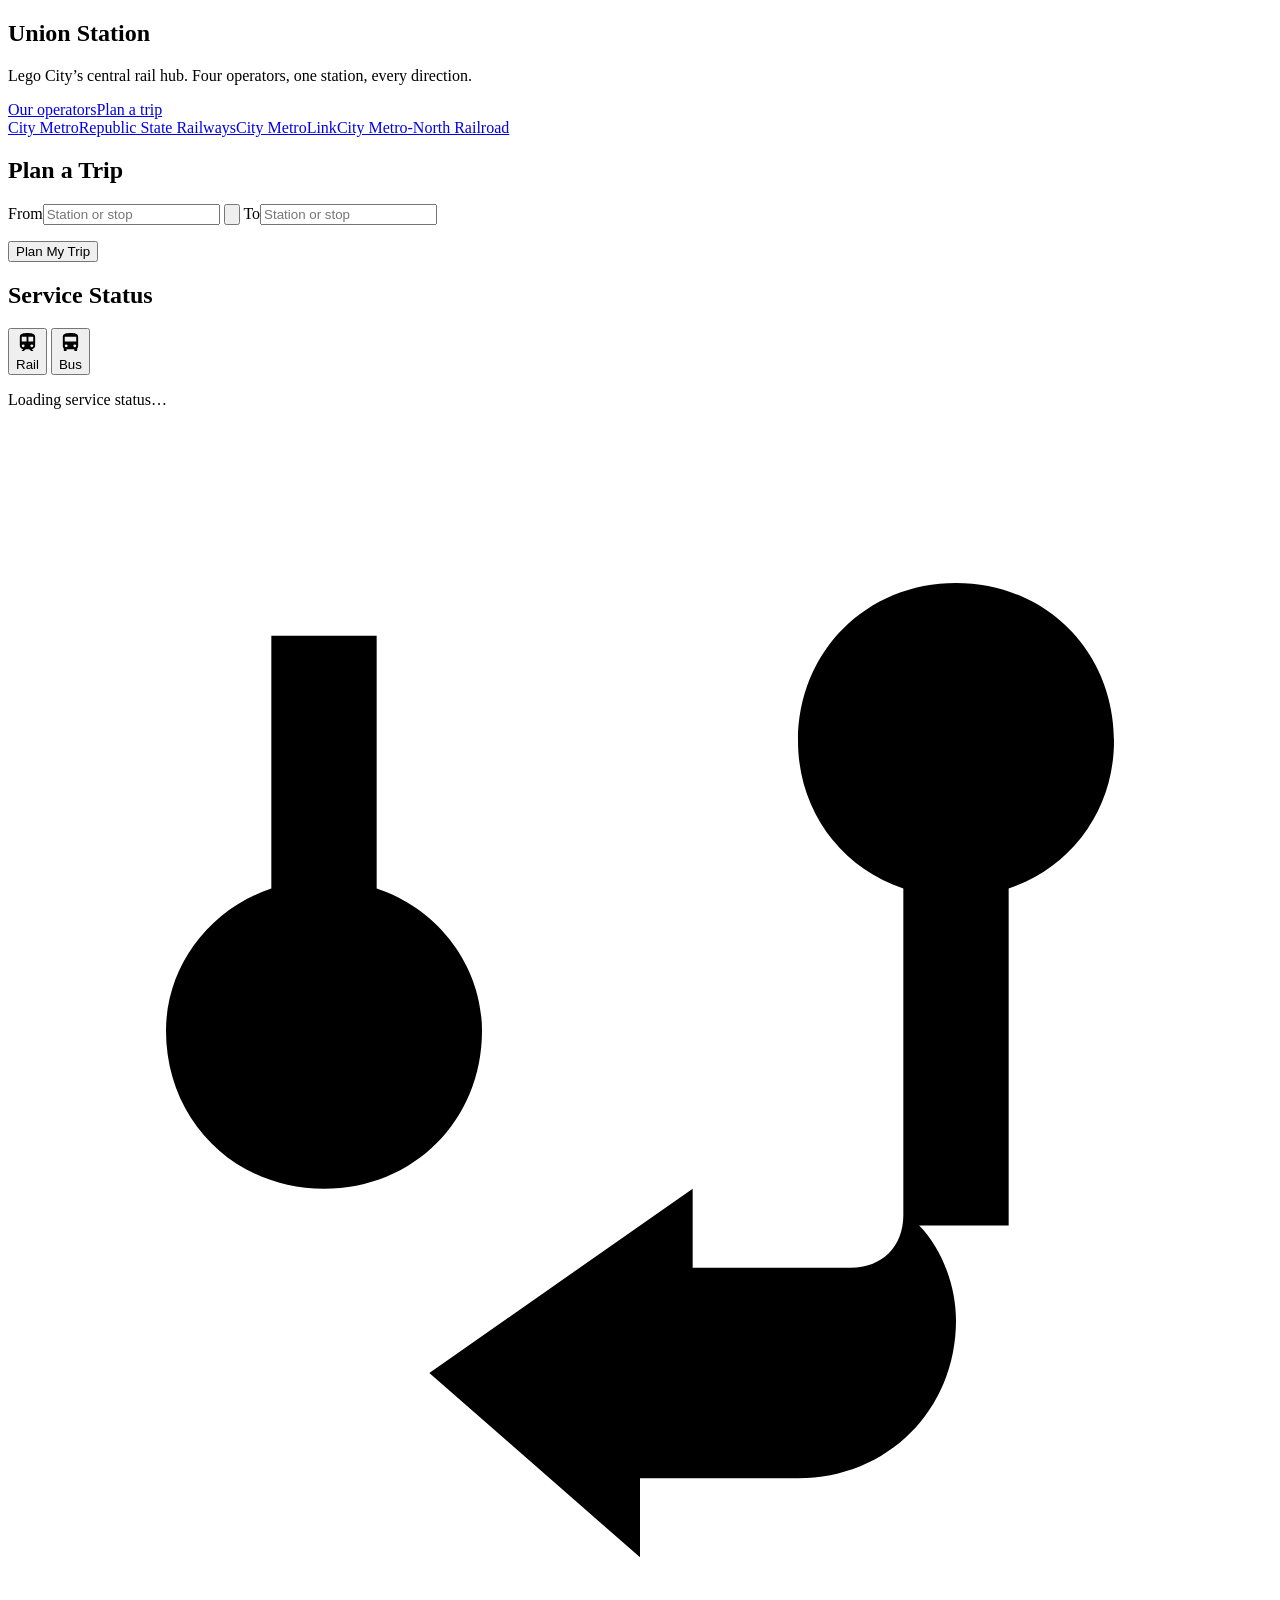
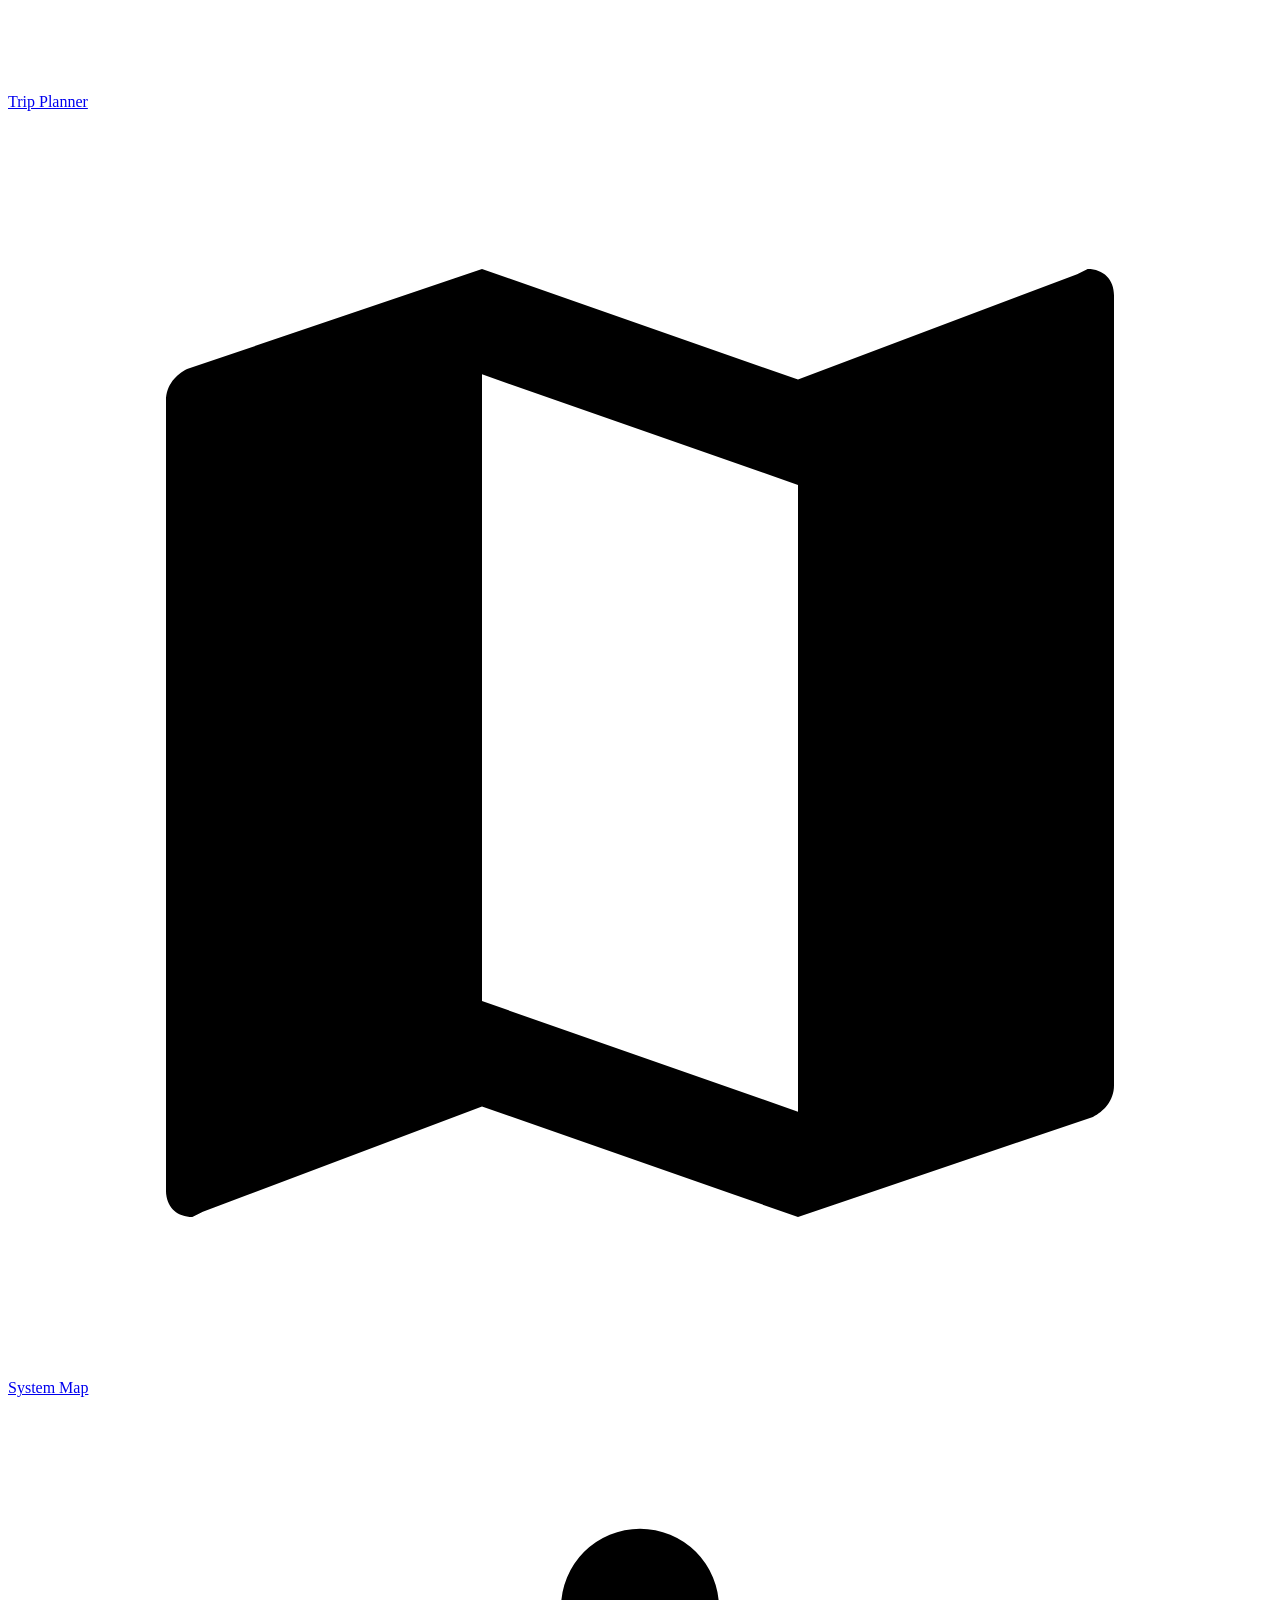
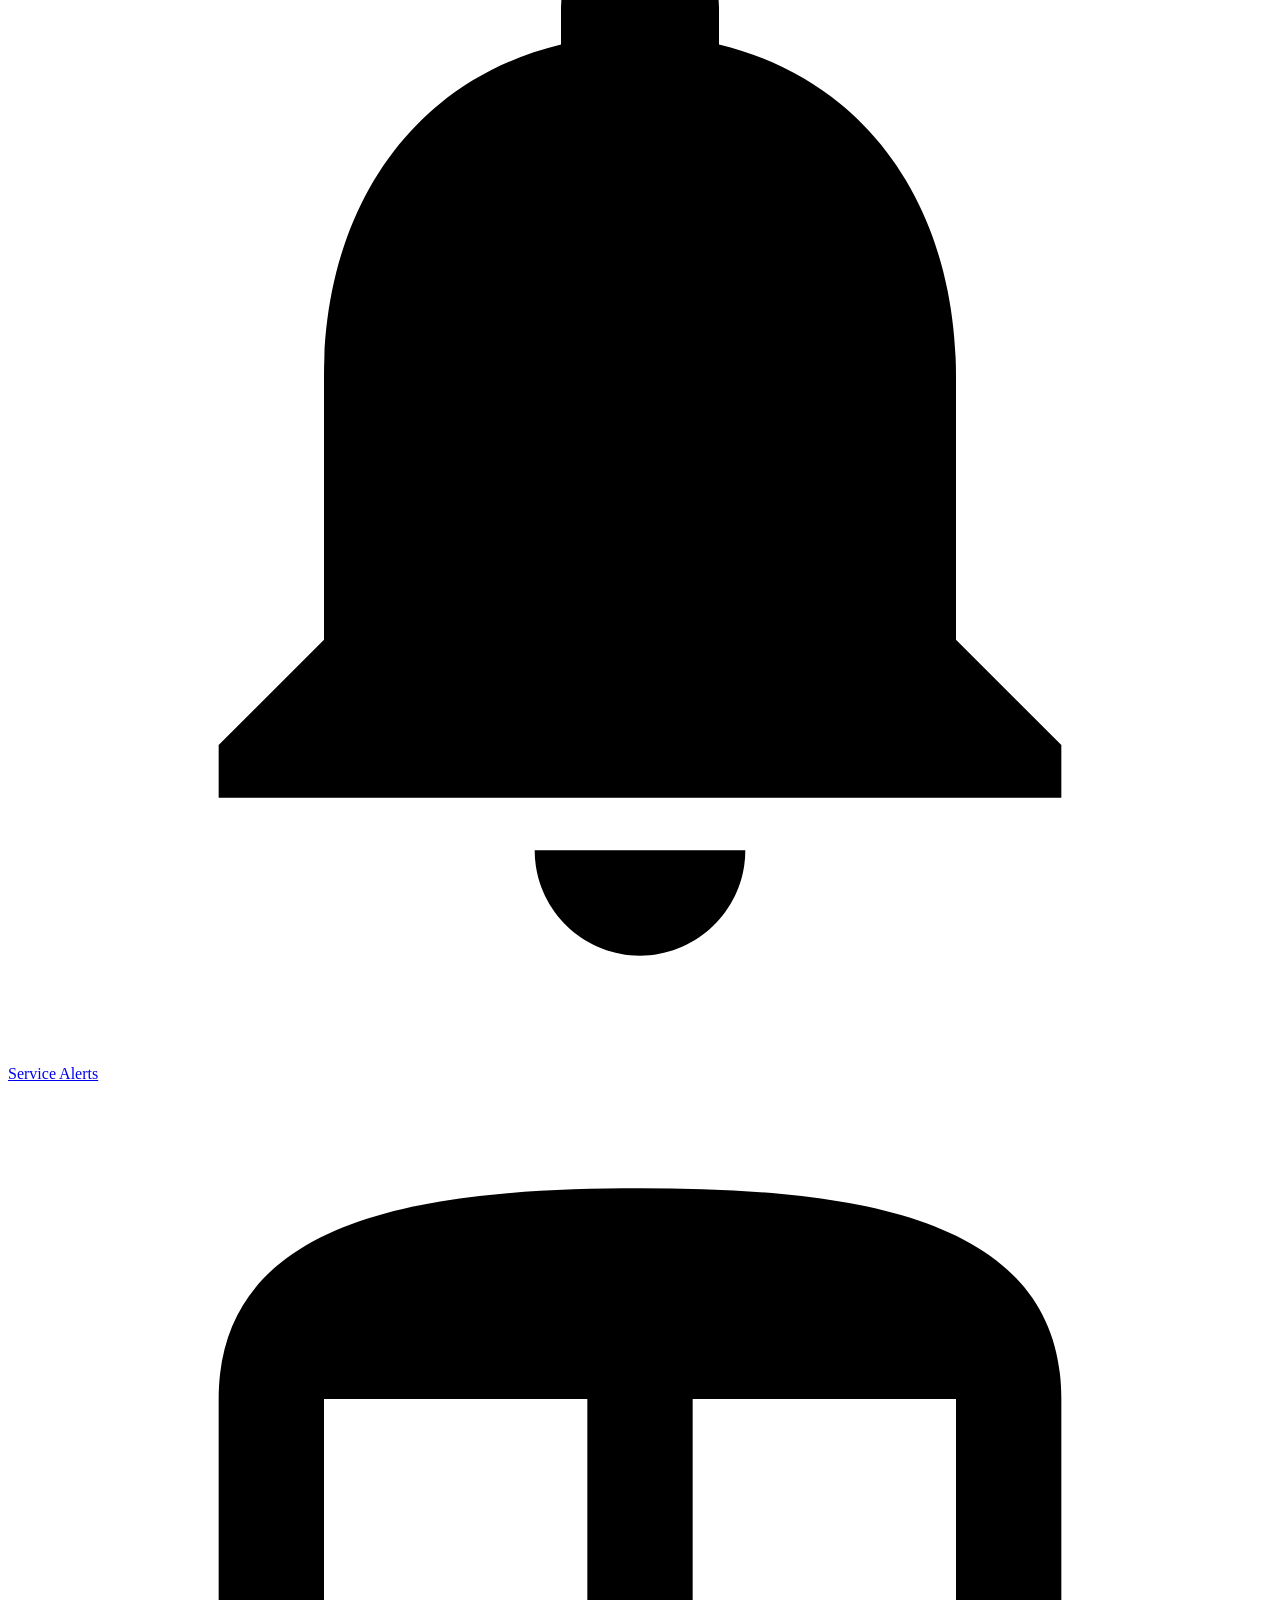
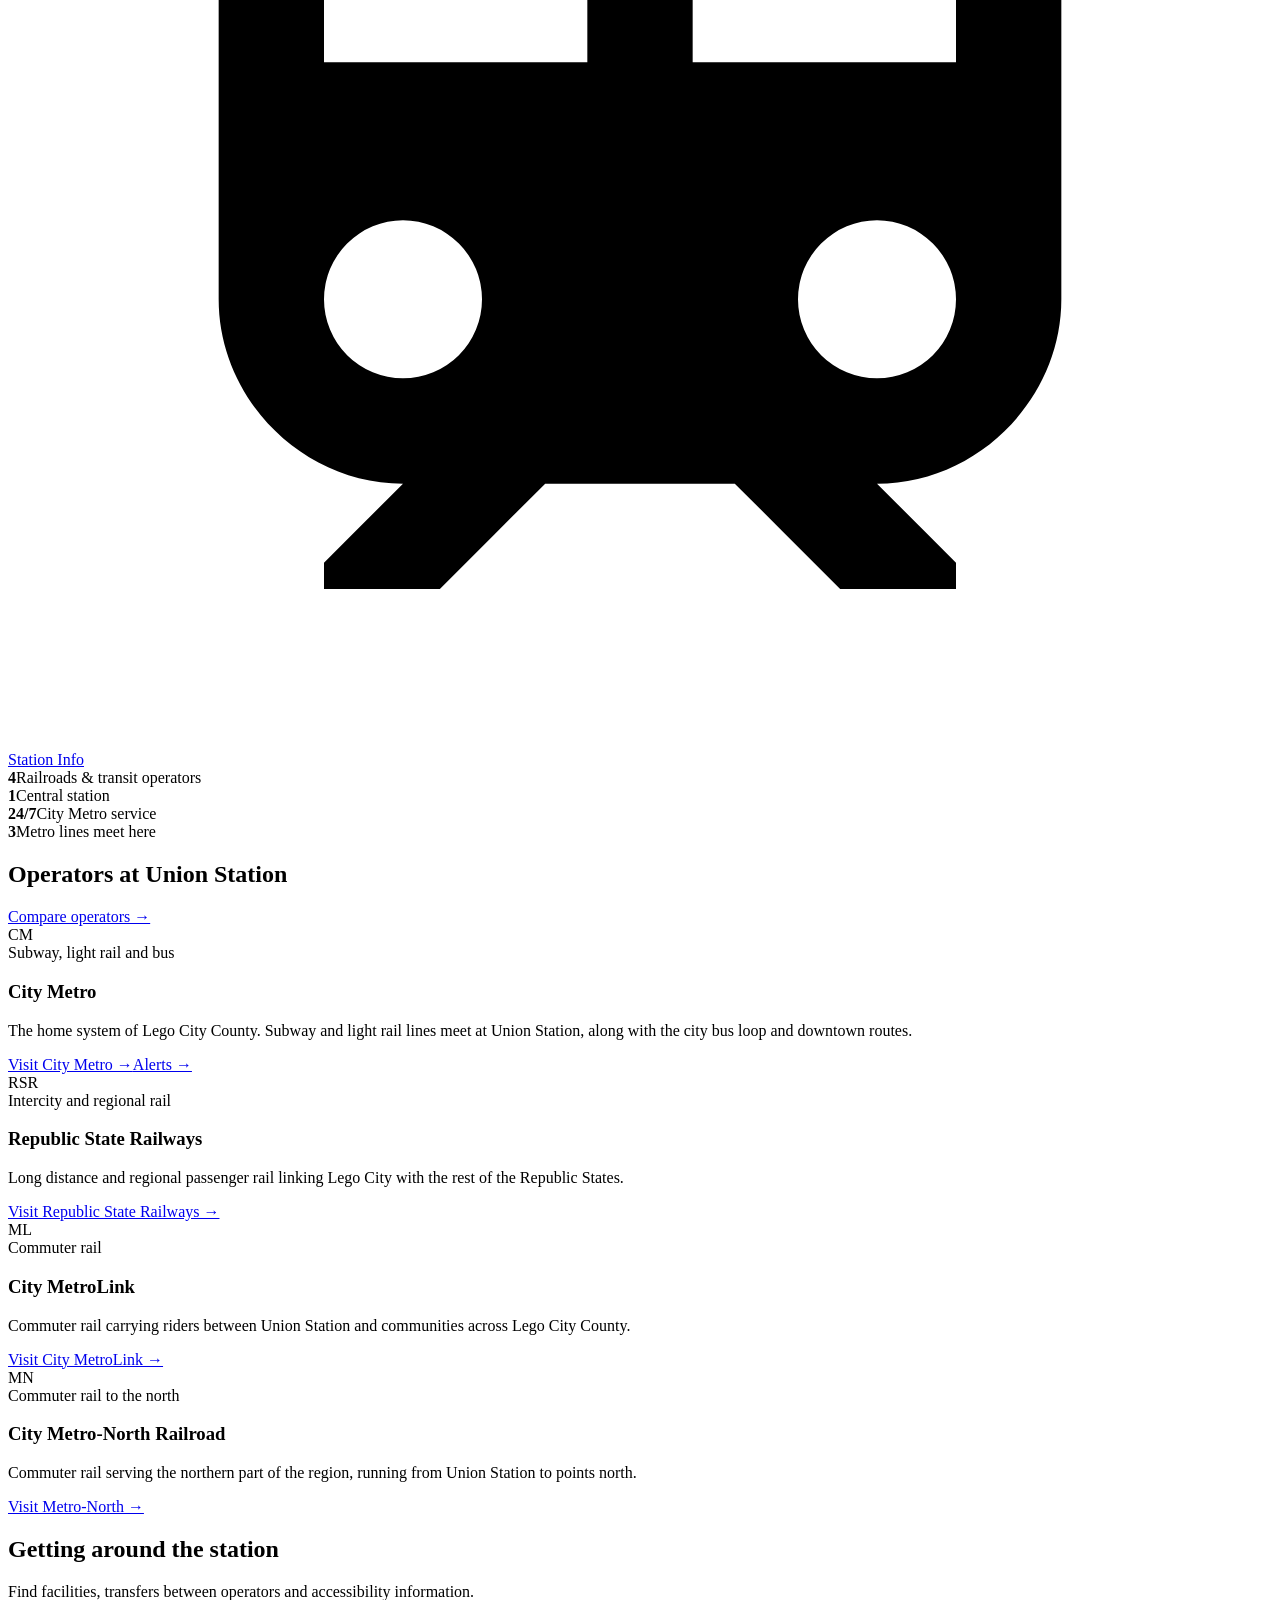
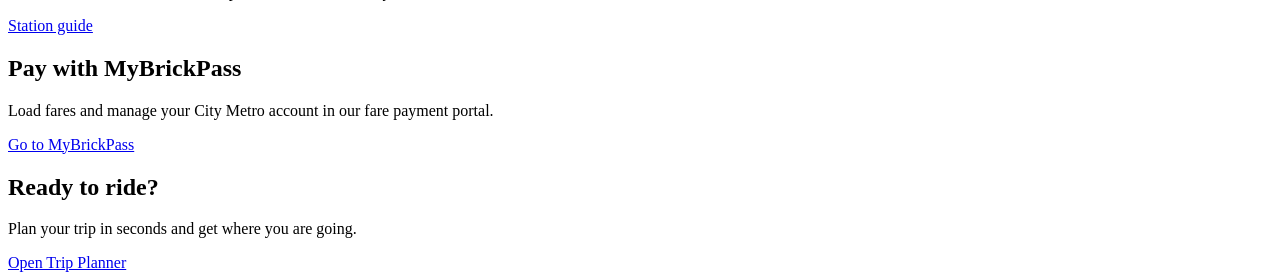
==== index.html @ 568881e4 "Create index.html" ====
<!DOCTYPE html>
<html lang="en"><head>
<meta charset="utf-8"><meta name="viewport" content="width=device-width,initial-scale=1">
<meta name="color-scheme" content="light dark">
<title>Union Station | Lego City</title><meta name="description" content="Union Station is Lego City’s central rail hub, served by City Metro, Republic State Railways, City MetroLink and City Metro-North Railroad.">
<link rel="stylesheet" href="/styles.css?v=20261030a">
<link rel="icon" href="/logo.svg" type="image/svg+xml">
</head><body>
<div id="site-header"></div>
<main>
<section class="hero-img"><div class="container">
<h1>Union Station</h1>
<p>Lego City’s central rail hub. Four operators, one station, every direction.</p>
<div class="btn-row"><a class="btn" href="/operators">Our operators</a><a class="btn ghost" href="https://trip-planner.citymetro.xyz">Plan a trip</a></div>
<div class="op-strip"><a class="op-pill cm" href="/operators#city-metro"><span class="op-dot"></span>City Metro</a><a class="op-pill rsr" href="/operators#rsr"><span class="op-dot"></span>Republic State Railways</a><a class="op-pill ml" href="/operators#metrolink"><span class="op-dot"></span>City MetroLink</a><a class="op-pill mn" href="/operators#metro-north"><span class="op-dot"></span>City Metro-North Railroad</a></div>
</div></section>
<div class="container hub-wrap" id="plan">
<div class="hub">
<section class="hub-panel plan-panel" aria-labelledby="plan-title">
<div class="hub-head"><h2 id="plan-title">Plan a Trip</h2></div>
<form class="hub-body" id="plan-form" action="https://trip-planner.citymetro.xyz" method="get" autocomplete="off">
<label class="field"><span>From</span><input name="from" placeholder="Station or stop" required></label>
<button type="button" class="swap" id="plan-swap" aria-label="Swap from and to"><svg viewBox="0 0 24 24" aria-hidden="true"><path d="M16 17.01V10h-2v7.01h-3L15 21l4-3.99h-3zM9 3L5 6.99h3V14h2V6.99h3L9 3z"/></svg></button>
<label class="field"><span>To</span><input name="to" placeholder="Station or stop" required></label>
<p class="plan-msg" id="plan-msg" role="status"></p>
<button class="btn-light" type="submit">Plan My Trip</button>
</form>
</section>
<section class="hub-panel status-panel" aria-labelledby="status-title">
<div class="hub-head status-head"><h2 id="status-title">Service Status</h2>
<div class="tabs" role="tablist" aria-label="Service type">
<button type="button" role="tab" class="tab" data-kind="rail" aria-selected="true"><svg viewBox="0 0 24 24" aria-hidden="true"><path d="M12 2c-4 0-8 .5-8 4v9.5C4 17.4 5.6 19 7.5 19L6 20.5v.5h2.2l2-2h3.6l2 2H18v-.5L16.5 19c1.9 0 3.5-1.6 3.5-3.5V6c0-3.5-4-4-8-4zM7.5 17a1.5 1.5 0 1 1 0-3 1.5 1.5 0 0 1 0 3zm3.5-6H6V6h5v5zm2 0V6h5v5h-5zm3.5 6a1.5 1.5 0 1 1 0-3 1.5 1.5 0 0 1 0 3z"/></svg>Rail</button>
<button type="button" role="tab" class="tab" data-kind="bus" aria-selected="false" tabindex="-1"><svg viewBox="0 0 24 24" aria-hidden="true"><path d="M4 16c0 .9.4 1.7 1 2.2V20a1 1 0 0 0 1 1h1a1 1 0 0 0 1-1v-1h8v1a1 1 0 0 0 1 1h1a1 1 0 0 0 1-1v-1.8c.6-.5 1-1.3 1-2.2V6c0-3.5-3.6-4-8-4S4 2.5 4 6v10zm3.5 1a1.5 1.5 0 1 1 0-3 1.5 1.5 0 0 1 0 3zm9 0a1.5 1.5 0 1 1 0-3 1.5 1.5 0 0 1 0 3zM18 11H6V6h12v5z"/></svg>Bus</button>
</div></div>
<div class="hub-body" id="status-body" aria-live="polite"><p class="st-msg">Loading service status…</p></div>
</section>
</div>
</div>
<div class="container"><div class="quick">
<a href="https://trip-planner.citymetro.xyz"><span class="line-icon"><svg viewBox="0 0 24 24" aria-hidden="true"><path d="M19 15.2V8.8C20.2 8.4 21 7.3 21 6c0-1.7-1.3-3-3-3s-3 1.3-3 3c0 1.3.8 2.4 2 2.8V15c0 .6-.4 1-1 1h-3v-1.5L8 18l4 3.5V20h3c1.7 0 3-1.3 3-3 0-.7-.3-1.4-.7-1.8zM5 8.8C3.8 9.2 3 10.3 3 11.5c0 1.7 1.3 3 3 3s3-1.3 3-3c0-1.2-.8-2.3-2-2.7V4H5v4.8z"/></svg></span>Trip Planner</a>
<a href="https://map.citymetro.xyz"><span class="line-icon"><svg viewBox="0 0 24 24" aria-hidden="true"><path d="M20.5 3l-.2.1L15 5.1 9 3 3.4 4.9c-.2.1-.4.3-.4.6V20.5c0 .3.2.5.5.5l.2-.1L9 18.9l6 2.1 5.6-1.9c.2-.1.4-.3.4-.6V3.5c0-.3-.2-.5-.5-.5zM15 19l-6-2.1V5l6 2.1V19z"/></svg></span>System Map</a>
<a href="https://alerts.citymetro.xyz"><span class="line-icon"><svg viewBox="0 0 24 24" aria-hidden="true"><path d="M12 22c1.1 0 2-.9 2-2h-4c0 1.1.9 2 2 2zm6-6v-5c0-3.1-1.6-5.6-4.5-6.3V4a1.5 1.5 0 0 0-3 0v.7C7.6 5.4 6 7.9 6 11v5l-2 2v1h16v-1l-2-2z"/></svg></span>Service Alerts</a>
<a href="/station"><span class="line-icon"><svg viewBox="0 0 24 24" aria-hidden="true"><path d="M12 2c-4 0-8 .5-8 4v9.5C4 17.4 5.6 19 7.5 19L6 20.5v.5h2.2l2-2h3.6l2 2H18v-.5L16.5 19c1.9 0 3.5-1.6 3.5-3.5V6c0-3.5-4-4-8-4zM7.5 17a1.5 1.5 0 1 1 0-3 1.5 1.5 0 0 1 0 3zm3.5-6H6V6h5v5zm2 0V6h5v5h-5zm3.5 6a1.5 1.5 0 1 1 0-3 1.5 1.5 0 0 1 0 3z"/></svg></span>Station Info</a>
</div></div>
<div class="container">
<div class="stats">
<div class="stat"><b>4</b><span>Railroads &amp; transit operators</span></div>
<div class="stat"><b>1</b><span>Central station</span></div>
<div class="stat"><b>24/7</b><span>City Metro service</span></div>
<div class="stat"><b>3</b><span>Metro lines meet here</span></div>
</div>
<section class="sec"><div class="sec-head"><h2>Operators at Union Station</h2><a href="/operators">Compare operators &rarr;</a></div>
<div class="lines-grid">
<div class="op-card op-cm"><div class="op-mark">CM</div><span class="op-tag">Subway, light rail and bus</span><h3>City Metro</h3><p>The home system of Lego City County. Subway and light rail lines meet at Union Station, along with the city bus loop and downtown routes.</p><div class="op-links"><a href="https://citymetro.xyz">Visit City Metro &rarr;</a><a href="https://alerts.citymetro.xyz">Alerts &rarr;</a></div></div><div class="op-card op-rsr"><div class="op-mark">RSR</div><span class="op-tag">Intercity and regional rail</span><h3>Republic State Railways</h3><p>Long distance and regional passenger rail linking Lego City with the rest of the Republic States.</p><div class="op-links"><a href="https://rsr.citymetro.xyz">Visit Republic State Railways &rarr;</a></div></div><div class="op-card op-ml"><div class="op-mark">ML</div><span class="op-tag">Commuter rail</span><h3>City MetroLink</h3><p>Commuter rail carrying riders between Union Station and communities across Lego City County.</p><div class="op-links"><a href="https://metrolink.citymetro.xyz">Visit City MetroLink &rarr;</a></div></div><div class="op-card op-mn"><div class="op-mark">MN</div><span class="op-tag">Commuter rail to the north</span><h3>City Metro-North Railroad</h3><p>Commuter rail serving the northern part of the region, running from Union Station to points north.</p><div class="op-links"><a href="https://mnrr.citymetro.xyz">Visit Metro-North &rarr;</a></div></div>
</div></section>
<section class="sec"><div class="promos">
<div class="promo"><h2>Getting around the station</h2><p>Find facilities, transfers between operators and accessibility information.</p><a class="btn" href="/station">Station guide</a></div>
<div class="promo"><h2>Pay with MyBrickPass</h2><p>Load fares and manage your City Metro account in our fare payment portal.</p><a class="btn" href="https://mybrickpass.citymetro.xyz">Go to MyBrickPass</a></div>
</div></section>
<div class="cta-band"><h2>Ready to ride?</h2><p>Plan your trip in seconds and get where you are going.</p><a class="btn" href="https://trip-planner.citymetro.xyz">Open Trip Planner</a></div>
</div>
</main>
<div id="site-footer"></div>
<script src="/site.js?v=20261030a"></script>
<script src="/transit.js?v=20261030a" defer></script>
</body></html>
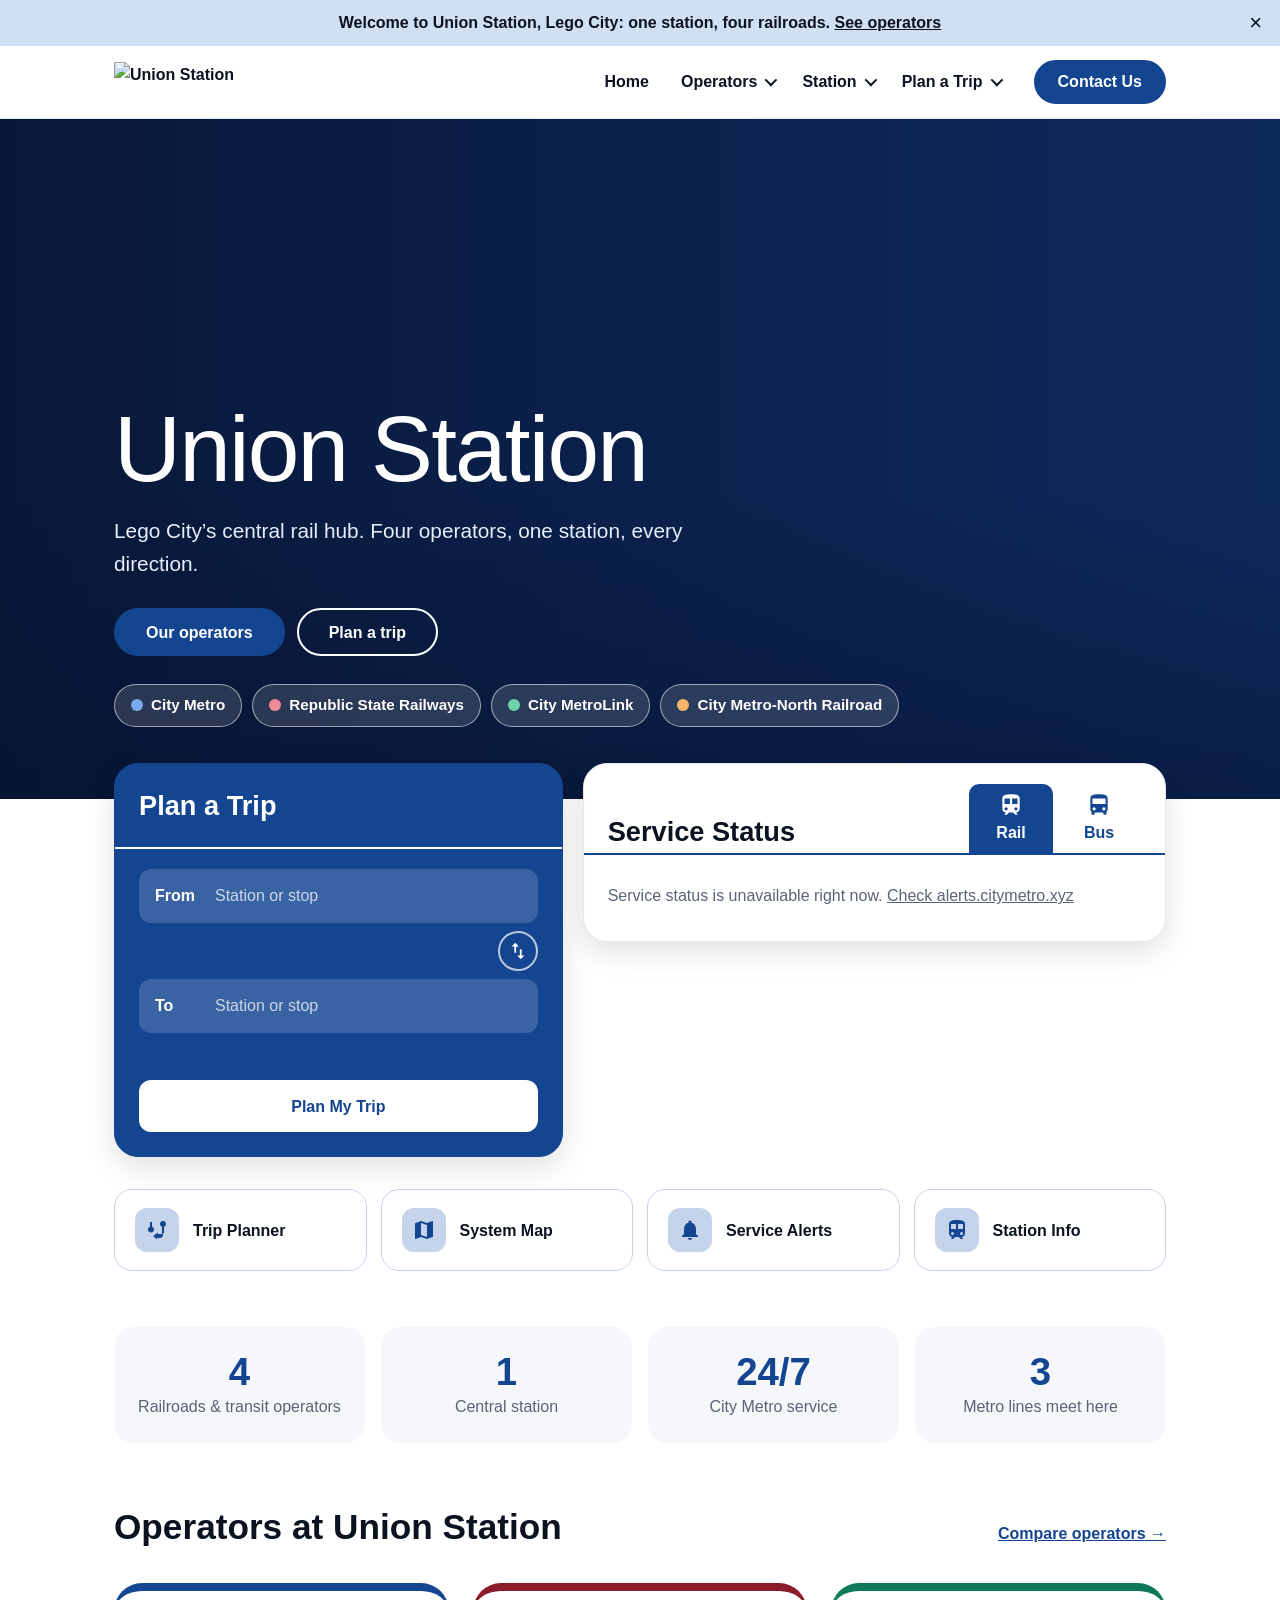
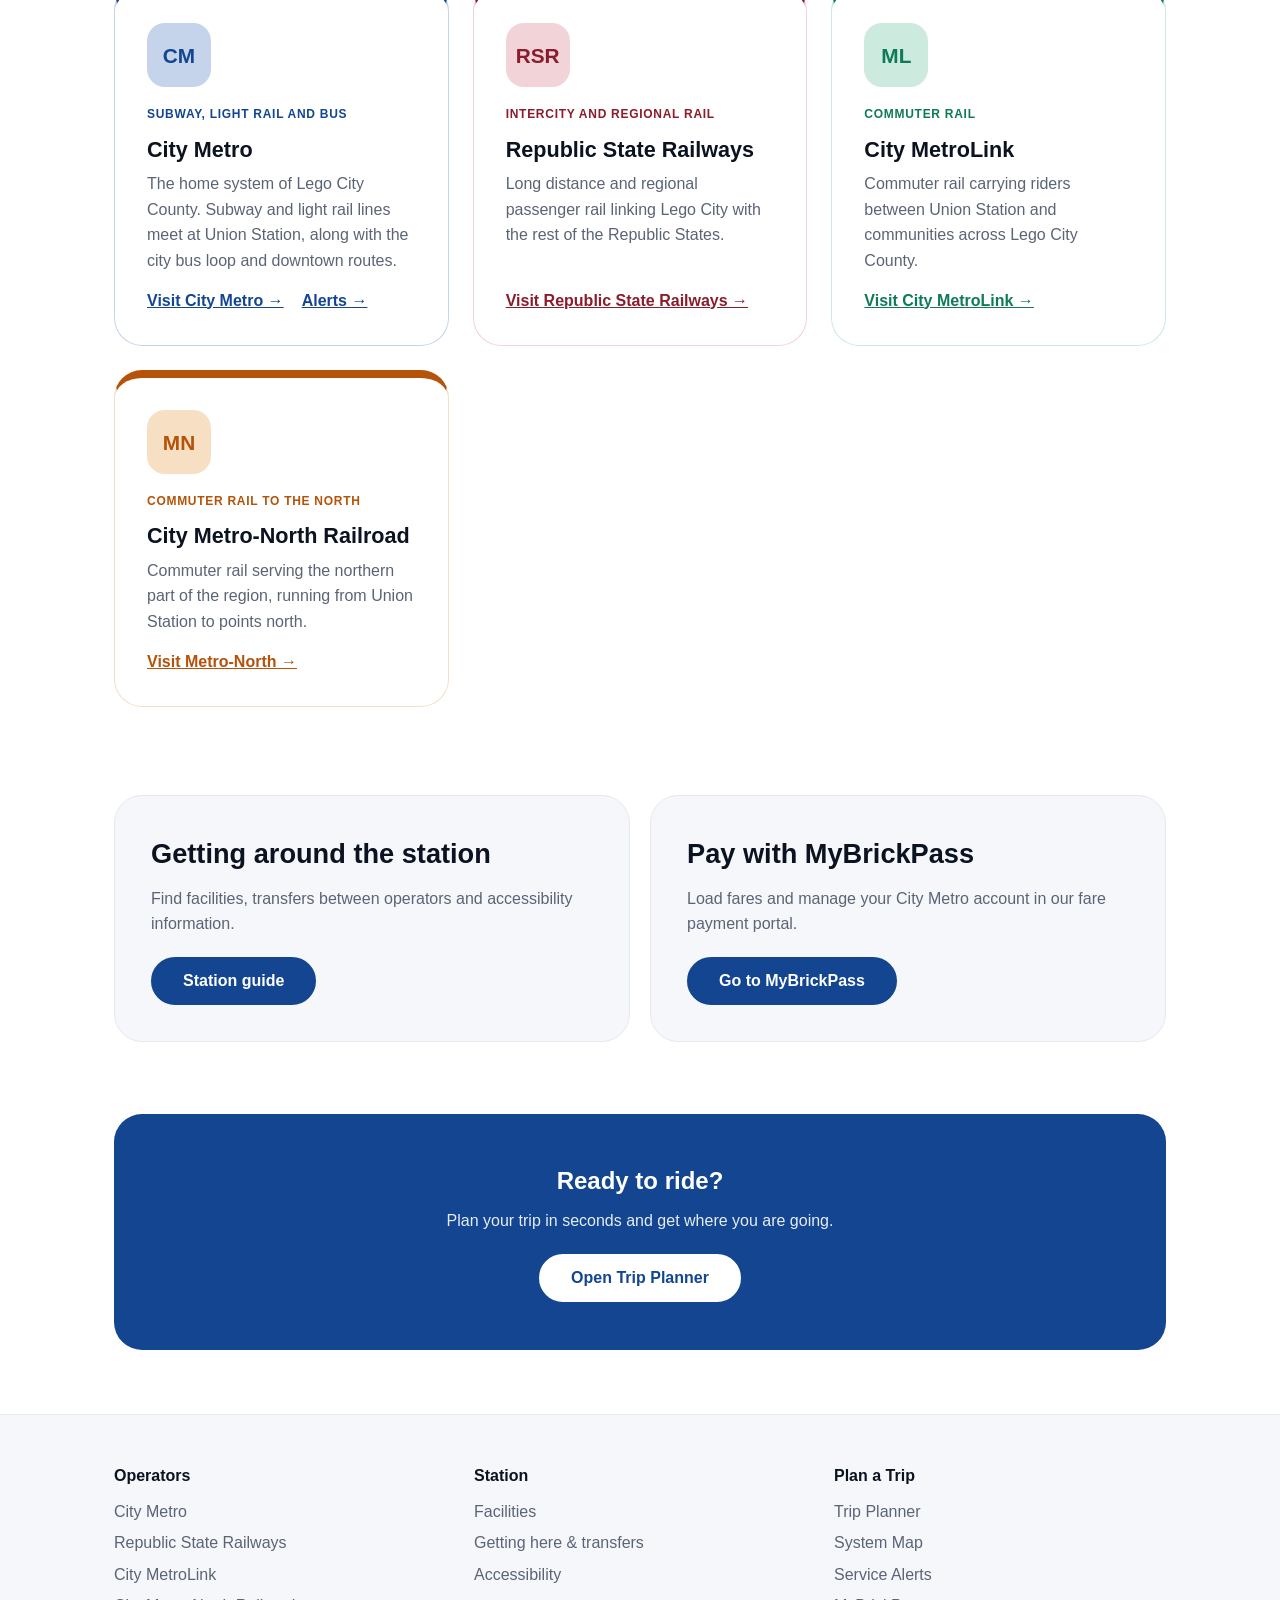
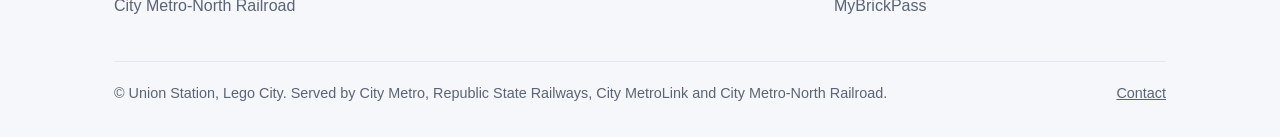
==== commit 8f9483c7: "Update index.html" ====
--- a/index.html
+++ b/index.html
@@ -4,7 +4,7 @@
 <meta name="color-scheme" content="light dark">
 <title>Union Station | Lego City</title><meta name="description" content="Union Station is Lego City’s central rail hub, served by City Metro, Republic State Railways, City MetroLink and City Metro-North Railroad.">
 <link rel="stylesheet" href="/styles.css?v=20261030a">
-<link rel="icon" href="/logo.svg" type="image/svg+xml">
+<link rel="icon" href="https://police.citymetro.xyz/logo.svg" type="image/svg+xml">
 </head><body>
 <div id="site-header"></div>
 <main>
--- a/styles.css
+++ b/styles.css
@@ -0,0 +1,369 @@
+:root{--bg:#fff;--text:#0b1220;--muted:#5b6475;--line:#e5e8ee;--card:#f5f7fb;--blue:#134590;--blue-hover:#0e3573;--btn-text:#fff;--announce-bg:#cfe0f3;--announce-text:#0b1220}
+@media (prefers-color-scheme:dark){:root{--bg:#000;--text:#f2f4f8;--muted:#a3abbb;--line:#222833;--card:#11151c;--blue:#134590;--blue-hover:#1a56b0;--announce-bg:#1b2f4d;--announce-text:#f2f4f8}}
+*{box-sizing:border-box}
+html{color-scheme:light dark}
+body{margin:0;background:var(--bg);color:var(--text);font-family:"Helvetica Neue",Helvetica,Arial,sans-serif;line-height:1.6;-webkit-font-smoothing:antialiased}
+a{color:inherit}
+.container{max-width:1100px;margin:0 auto;padding:0 24px}
+/* announcement */
+.announce{background:var(--announce-bg);color:var(--announce-text);text-align:center;padding:10px 44px;font-weight:700;position:relative}
+.announce a{text-decoration:underline}
+.announce button{position:absolute;right:12px;top:50%;transform:translateY(-50%);background:none;border:0;color:inherit;font-size:22px;cursor:pointer;line-height:1}
+/* header */
+.site-header{position:sticky;top:0;z-index:50;background:var(--bg);border-bottom:1px solid var(--line)}
+.header-inner{display:flex;align-items:center;justify-content:space-between;height:72px}
+.logo{display:inline-flex;width:44px;height:44px;border:2.5px solid var(--text);border-radius:50%;align-items:center;justify-content:center;font-size:28px;font-weight:700;text-decoration:none;padding-bottom:4px}
+.nav-list{list-style:none;margin:0;padding:0;display:flex;gap:4px;align-items:center}
+.nav-link,.dd-toggle{background:none;border:0;font:inherit;font-weight:700;color:var(--text);padding:10px 14px;cursor:pointer;text-decoration:none;display:inline-flex;align-items:center;gap:6px;border-radius:8px}
+.nav-link:hover,.dd-toggle:hover,.nav-link.active{background:var(--card)}
+.dd-toggle::after{content:"";width:7px;height:7px;border-right:2px solid currentColor;border-bottom:2px solid currentColor;transform:rotate(45deg) translateY(-2px)}
+.has-dd{position:relative}
+.dd-menu{display:none;list-style:none;margin:0;padding:8px;position:absolute;top:100%;left:0;min-width:260px;background:var(--bg);border:1px solid var(--line);border-radius:12px;box-shadow:0 10px 30px rgba(0,0,0,.15)}
+.dd-menu a{display:block;padding:10px 12px;border-radius:8px;text-decoration:none}
+.dd-menu a:hover{background:var(--card)}
+.has-dd.open .dd-menu{display:block}
+@media (hover:hover) and (min-width:901px){.has-dd:hover .dd-menu{display:block}}
+.menu-btn{display:none;background:none;border:0;cursor:pointer;padding:8px}
+.menu-btn span{display:block;width:28px;height:3px;background:var(--text);margin:6px 0;transition:.2s}
+.menu-btn[aria-expanded=true] span:nth-child(1){transform:translateY(9px) rotate(45deg)}
+.menu-btn[aria-expanded=true] span:nth-child(2){opacity:0}
+.menu-btn[aria-expanded=true] span:nth-child(3){transform:translateY(-9px) rotate(-45deg)}
+/* buttons */
+.btn{display:inline-block;background:var(--blue);color:var(--btn-text);padding:14px 32px;border-radius:999px;font-weight:700;text-decoration:none;border:0;font:inherit;font-weight:700;cursor:pointer}
+.btn:hover{background:var(--blue-hover)}
+.nav-cta{margin-left:8px;padding:10px 22px}
+/* content */
+.hero{padding:72px 0 56px}
+.hero h1{font-size:clamp(2.6rem,7vw,4.5rem);line-height:1.05;margin:0 0 20px;font-weight:400}
+.hero p{font-size:1.25rem;max-width:620px;color:var(--muted);margin:0 0 28px}
+.page-head{padding:56px 0 24px}
+.page-head h1{font-size:clamp(2rem,5vw,3rem);margin:0 0 8px}
+.page-head p{color:var(--muted);margin:0}
+main{min-height:60vh}
+.grid{display:grid;grid-template-columns:repeat(auto-fit,minmax(240px,1fr));gap:20px;margin:24px 0 64px}
+.card{background:var(--card);border:1px solid var(--line);border-radius:16px;padding:24px}
+.card h3{margin:0 0 6px}
+.card p{margin:0 0 14px;color:var(--muted)}
+.price{font-size:2.4rem;font-weight:700;margin:4px 0}
+.prose{max-width:760px;padding-bottom:64px}
+.prose h2{margin-top:36px}
+/* footer */
+.site-footer{border-top:1px solid var(--line);padding:48px 0 32px;background:var(--card)}
+.footer-cols{display:grid;grid-template-columns:repeat(auto-fit,minmax(180px,1fr));gap:28px}
+.footer-cols h4{margin:0 0 10px}
+.footer-cols ul{list-style:none;margin:0;padding:0}
+.footer-cols li{margin:6px 0}
+.footer-cols a{color:var(--muted);text-decoration:none}
+.footer-cols a:hover{color:var(--text);text-decoration:underline}
+.legal{margin-top:36px;padding-top:20px;border-top:1px solid var(--line);color:var(--muted);font-size:.9rem;display:flex;flex-wrap:wrap;gap:12px 24px;justify-content:space-between}
+.legal a{color:var(--muted)}
+/* mobile */
+@media (max-width:900px){
+.menu-btn{display:block}
+.nav{display:none;position:fixed;inset:73px 0 0 0;background:var(--bg);padding:16px 24px 32px;overflow-y:auto;flex-direction:column}
+.nav.open{display:flex}
+.nav-list{flex-direction:column;align-items:stretch;gap:0;width:100%}
+.nav-link,.dd-toggle{width:100%;justify-content:space-between;font-size:1.25rem;padding:18px 4px;border-radius:0}
+.dd-toggle::after{transform:rotate(-45deg)}
+.has-dd.open .dd-toggle::after{transform:rotate(45deg)}
+.dd-menu{position:static;box-shadow:none;border:0;padding:0 0 8px 12px;min-width:0}
+.dd-menu a{font-size:1.05rem;color:var(--muted)}
+.nav-cta{margin:auto 0 0;text-align:center;width:100%}
+.nav-cta-wrap{margin-top:auto;padding-top:24px}
+}
+/* lines page */
+:root{--tile:#c5d4ea;--tile-ink:#134590}
+@media (prefers-color-scheme:dark){:root{--tile:#16294a;--tile-ink:#7aa7ee}}
+.section-title{text-align:center;font-size:clamp(2rem,5vw,2.8rem);margin:56px 0 8px}
+.lines-grid{display:grid;grid-template-columns:repeat(auto-fill,minmax(300px,1fr));gap:24px;margin:28px 0 24px}
+.line-card{background:var(--bg);border:1.5px solid var(--tile);border-radius:28px;padding:32px}
+.line-icon{width:72px;height:72px;border-radius:18px;background:var(--tile);color:var(--tile-ink);display:flex;align-items:center;justify-content:center;font-size:2.4rem;font-weight:700;margin-bottom:20px}
+.line-icon svg{width:40px;height:40px;fill:currentColor}
+.line-card h3{margin:0 0 12px;font-size:1.3rem}
+.line-card p{margin:0;color:var(--muted)}
+.line-card a{color:var(--tile-ink);font-weight:700}
+
+.footer-note{margin:16px 0 0;padding:12px 16px;border:1px dashed var(--line);border-radius:10px;color:var(--muted);font-size:.9rem;text-align:center}
+.big{font-size:1.5rem;font-weight:700;color:var(--text);margin:0 0 8px}
+.emergency{border-color:var(--blue);border-width:2.5px}
+.lead{max-width:720px;margin:0 auto;text-align:center;color:var(--muted);font-size:1.15rem}
+.center{text-align:center}
+/* home */
+.hero-home{padding:80px 0 40px;background:linear-gradient(180deg,var(--card),var(--bg))}
+.hero-home h1{font-size:clamp(3rem,9vw,5.5rem);line-height:1;margin:0 0 20px;font-weight:400;letter-spacing:-.02em}
+.hero-home p{font-size:1.3rem;max-width:640px;color:var(--muted);margin:0 0 28px}
+.btn-row{display:flex;flex-wrap:wrap;gap:12px}
+.btn.ghost{background:transparent;color:var(--text);border:2px solid var(--blue)}
+.btn.ghost:hover{background:var(--card)}
+.quick{display:grid;grid-template-columns:repeat(auto-fit,minmax(200px,1fr));gap:14px;margin-top:40px}
+.quick a{display:flex;align-items:center;gap:14px;padding:18px 20px;background:var(--bg);border:1.5px solid var(--tile);border-radius:18px;text-decoration:none;font-weight:700}
+.quick a:hover{border-color:var(--blue)}
+.quick .line-icon{width:44px;height:44px;border-radius:12px;margin:0;flex:none}
+.quick .line-icon svg{width:24px;height:24px}
+.sec{padding:56px 0 8px}
+.sec-head{display:flex;justify-content:space-between;align-items:baseline;flex-wrap:wrap;gap:8px;margin-bottom:8px}
+.sec-head h2{margin:0;font-size:clamp(1.6rem,4vw,2.2rem)}
+.sec-head a{font-weight:700;color:var(--tile-ink)}
+.promos{display:grid;grid-template-columns:repeat(auto-fit,minmax(300px,1fr));gap:20px}
+.promo{background:var(--card);border:1px solid var(--line);border-radius:28px;padding:36px}
+.promo h2{margin:0 0 10px;font-size:1.7rem}
+.promo p{color:var(--muted);margin:0 0 20px}
+.stats{display:grid;grid-template-columns:repeat(auto-fit,minmax(150px,1fr));gap:16px;margin:56px 0 0;text-align:center}
+.stat{padding:24px 12px;border-radius:20px;background:var(--card)}
+.stat b{display:block;font-size:2.4rem;line-height:1.1;color:var(--tile-ink)}
+.stat span{color:var(--muted)}
+.tag{display:inline-block;font-size:.75rem;font-weight:700;letter-spacing:.06em;text-transform:uppercase;color:var(--tile-ink);margin-bottom:8px}
+.cta-band{margin:64px 0;background:var(--blue);color:#fff;border-radius:28px;padding:48px 32px;text-align:center}
+.cta-band h2{margin:0 0 8px}
+.cta-band p{margin:0 0 20px;opacity:.9}
+.cta-band .btn{background:#fff;color:var(--blue)}
+.faq details{border-bottom:1px solid var(--line);padding:14px 0}
+.faq summary{cursor:pointer;font-weight:700}
+.faq p{margin:8px 0 0;color:var(--muted)}
+
+/* split item: label is a link, arrow opens the dropdown */
+.split{display:flex;align-items:center}
+.split .nav-link{padding-right:4px}
+.split .dd-toggle{padding:10px 10px 10px 4px}
+@media (max-width:900px){
+.split{flex-wrap:wrap}
+.split .nav-link{flex:1;width:auto}
+.split .dd-toggle{width:auto;padding:18px 12px}
+.split .dd-menu{width:100%}
+}
+
+/* ---- fixes & v3 ---- */
+.btn{display:inline-flex;align-items:center;justify-content:center;border:2px solid var(--blue);line-height:1.2;padding:12px 30px;min-height:48px;text-align:center}
+a.btn{color:var(--btn-text);text-decoration:none}
+a.btn.ghost{background:transparent;color:var(--text);border-color:var(--blue)}
+a.btn.ghost:hover{background:var(--card)}
+.cta-band a.btn{background:#fff;color:var(--blue);border-color:#fff}
+.nav-cta{min-height:44px;padding:8px 22px}
+@media (min-width:901px){.nav{display:flex;align-items:center;gap:8px}.nav-cta-wrap{margin:0 0 0 8px;padding:0}}
+.line-icon svg[viewBox="0 0 100 100"]{width:46px;height:46px}
+/* big image hero */
+.hero-img{position:relative;min-height:min(80vh,680px);display:flex;align-items:flex-end;color:#fff;background:#0d2a5f url(https://police.citymetro.xyz/hero.svg) center/cover no-repeat}
+.hero-img::before{content:"";position:absolute;inset:0;background:linear-gradient(90deg,rgba(6,18,45,.78),rgba(6,18,45,.3) 60%,transparent),linear-gradient(0deg,rgba(6,18,45,.5),transparent 45%)}
+.hero-img .container{position:relative;width:100%;padding-top:96px;padding-bottom:72px}
+.hero-img h1{font-size:clamp(3rem,9vw,5.8rem);line-height:1;margin:0 0 18px;font-weight:400;letter-spacing:-.02em}
+.hero-img p{font-size:1.3rem;max-width:620px;margin:0 0 28px;color:#e8eefb}
+.hero-img a.btn.ghost{color:#fff;border-color:#fff}
+.hero-img a.btn.ghost:hover{background:rgba(255,255,255,.15)}
+.quick{margin:32px 0 0}
+/* about */
+.crumbs{padding:28px 0 0;color:var(--muted);font-size:.95rem}
+.crumbs a{color:var(--tile-ink)}
+.about-title{font-size:clamp(2.2rem,6vw,3.4rem);margin:12px 0 12px}
+.measure{max-width:760px}
+.about-img{border-radius:28px;aspect-ratio:21/9;min-height:220px;background:#0d2a5f url(https://police.citymetro.xyz/hero.svg) 60% center/cover;border:1px solid var(--line);margin:32px 0}
+.h2{font-size:clamp(1.6rem,4vw,2.2rem);margin:56px 0 12px}
+.tl-item{display:grid;grid-template-columns:120px 1fr;gap:20px;padding:22px 0;border-top:1px solid var(--line)}
+.tl-item:last-child{border-bottom:1px solid var(--line)}
+.tl-year{font-size:1.9rem;font-weight:700;color:var(--tile-ink);line-height:1.2}
+.tl-item h3{margin:0 0 6px}.tl-item p{margin:0;color:var(--muted)}
+@media (max-width:600px){.tl-item{grid-template-columns:1fr;gap:4px}}
+.line-card.plain p a{font-weight:700}
+
+/* logo pulls from /logo.png */
+.logo{width:auto;height:auto;border:0;border-radius:0;padding:0;font-size:inherit}
+.logo img{display:block;height:44px;width:auto}
+
+/* dark mode: turn the black logo white */
+@media (prefers-color-scheme:dark){.logo img{filter:brightness(0) invert(1)}}
+/* 404 */
+.nf-img{border-radius:28px;aspect-ratio:2/1;min-height:220px;max-height:420px;background:#0d2a5f url(https://police.citymetro.xyz/404.svg) center/cover no-repeat;border:1px solid var(--line);margin:40px 0 32px}
+.nf{text-align:center;padding-bottom:72px}
+.nf h1{font-size:clamp(2.2rem,6vw,3.4rem);margin:0 0 8px}
+.nf p{color:var(--muted);font-size:1.15rem;margin:0 auto 24px;max-width:520px}
+.nf .btn-row{justify-content:center}
+
+/* utility classes (replace inline styles so CSP can drop unsafe-inline) */
+.u-font-size-1-2rem-color-var-muted{font-size:1.2rem;color:var(--muted)}
+.u-margin-0-auto-64px{margin:0 auto 64px}
+.u-margin-16px-0{margin:16px 0}
+.u-margin-16px-0-64px{margin:16px 0 64px}
+.u-margin-28px-0-64px{margin:28px 0 64px}
+.u-margin-top-0{margin-top:0}
+.u-text-align-center-margin-32px-0-64px{text-align:center;margin:32px 0 64px}
+
+/* legal pages */
+.legal-doc h2{font-size:1.3rem}
+.legal-doc h3{margin:26px 0 4px}
+.legal-doc ul{padding-left:1.3rem}
+.legal-doc li{margin:6px 0}
+
+/* fares + safety v4 */
+.lead-left{font-size:1.2rem;color:var(--muted)}
+.fare-feature{display:grid;grid-template-columns:1.1fr 1fr;gap:20px;margin-top:20px}
+.fare-hero{background:var(--blue);color:#fff;border-radius:28px;padding:40px;display:flex;flex-direction:column;justify-content:center}
+.fare-hero-icon svg{width:44px;height:44px;fill:#fff}
+.fare-label{margin:16px 0 0;font-weight:700;letter-spacing:.04em;text-transform:uppercase;opacity:.9}
+.fare-price{margin:0;font-size:clamp(3.5rem,10vw,6rem);font-weight:700;line-height:1.05}
+.fare-sub{margin:8px 0 0;font-size:1.1rem;opacity:.95}
+.fare-stack{display:grid;gap:20px}
+.fare-card{display:flex;gap:20px;align-items:center;background:var(--bg);border:1.5px solid var(--tile);border-radius:28px;padding:28px}
+.fare-card .line-icon{margin:0;flex:none}
+.fare-card h3{margin:0}
+.fare-card p{margin:2px 0 0;color:var(--muted)}
+.fare-card .big{color:var(--text);margin:2px 0}
+@media (max-width:800px){.fare-feature{grid-template-columns:1fr}}
+.hero-img.short{min-height:min(60vh,440px)}
+.hero-img.short h1{font-size:clamp(2.4rem,7vw,4.2rem)}
+.line-card ul{margin:0;padding-left:1.2rem;color:var(--muted)}
+.line-card li{margin:4px 0}
+.end{margin:28px 0 8px}
+.end-space{height:64px}
+.center-row{justify-content:center}
+.cta-band .btn-row a.btn{min-width:160px}
+.faq.measure{margin-bottom:8px}
+
+/* transit hub: Plan a Trip + Service Status */
+.hub-wrap{position:relative;z-index:2;margin-top:-36px}
+.hub{display:grid;grid-template-columns:minmax(0,1fr) minmax(0,1.3fr);gap:20px;align-items:start}
+.hub-panel{border-radius:24px;overflow:hidden;box-shadow:0 10px 30px rgba(0,0,0,.12);background:var(--bg);border:1px solid var(--line)}
+.hub-head{padding:20px 24px}
+.hub-head h2{margin:0;font-size:1.7rem}
+.hub-body{padding:20px 24px 24px}
+.plan-panel{background:var(--blue);color:#fff;border-color:var(--blue)}
+.plan-panel .hub-head{border-bottom:2px solid #fff}
+.plan-panel .hub-body{display:flex;flex-direction:column;gap:14px}
+.field{display:flex;align-items:center;gap:14px;background:rgba(255,255,255,.16);border-radius:12px;padding:0 16px;min-height:54px}
+.field span{font-weight:700;min-width:46px}
+.field input{flex:1;min-width:0;background:transparent;border:0;outline:0;color:#fff;font:inherit;padding:14px 0}
+.field input::placeholder{color:rgba(255,255,255,.75)}
+.field:focus-within{outline:2px solid #fff}
+.swap{align-self:flex-end;display:flex;align-items:center;justify-content:center;width:40px;height:40px;margin:-6px 0;border-radius:50%;border:2px solid rgba(255,255,255,.7);background:transparent;color:#fff;cursor:pointer}
+.swap:hover{background:rgba(255,255,255,.16)}
+.swap svg{width:22px;height:22px;fill:currentColor}
+.pref{display:flex;align-items:center;justify-content:space-between;gap:12px;font-weight:700}
+.pref select{background:rgba(255,255,255,.16);color:#fff;border:0;border-radius:10px;padding:10px 12px;min-height:44px;font:inherit}
+.pref select option{color:#000}
+.btn-light{min-height:52px;border:0;border-radius:12px;background:#fff;color:var(--blue);font:inherit;font-weight:700;cursor:pointer}
+.btn-light:hover{background:#e8effa}
+.status-head{display:flex;flex-wrap:wrap;align-items:flex-end;justify-content:space-between;gap:12px;padding-bottom:0;border-bottom:2px solid var(--blue)}
+.tabs{display:flex;gap:4px}
+.tab{display:flex;flex-direction:column;align-items:center;gap:2px;min-width:84px;padding:8px 16px;border:0;border-radius:10px 10px 0 0;background:transparent;color:var(--tile-ink);font:inherit;font-weight:700;cursor:pointer}
+.tab svg{width:26px;height:26px;fill:currentColor}
+.tab[aria-selected="true"]{background:var(--blue);color:#fff}
+.st-msg{color:var(--muted);margin:8px 0}
+.st-group{padding:14px 0;border-top:1px solid var(--line)}
+.st-group:first-child{border-top:0;padding-top:0}
+.st-group h3{margin:0 0 10px;font-size:1.05rem;color:var(--tile-ink)}
+.lbs{display:flex;flex-wrap:wrap;gap:10px}
+.lb{display:inline-flex;align-items:center;justify-content:center;width:46px;height:46px;border-radius:50%;overflow:hidden;font-weight:700;font-size:1.05rem;line-height:1;text-decoration:none;box-shadow:0 1px 4px rgba(0,0,0,.25)}
+.lb img{width:100%;height:100%;object-fit:cover}
+a.lb:hover,a.lb:focus-visible{transform:scale(1.08);outline:2px solid var(--blue);outline-offset:2px}
+.lb.sm{width:30px;height:30px;font-size:.8rem}
+.st-preview{margin-top:8px;padding-top:16px;border-top:1px solid var(--line)}
+.st-preview h3{margin:0 0 10px;font-size:1.05rem;color:var(--tile-ink)}
+.pv{border:1.5px solid var(--tile);border-radius:16px;padding:14px 16px;margin-bottom:12px}
+.pv-top{display:flex;flex-wrap:wrap;gap:8px 12px;align-items:center;justify-content:space-between}
+.pv h4{margin:8px 0 4px;font-size:1.02rem}
+.pv h4 a{text-decoration:none}
+.pv h4 a:hover{text-decoration:underline}
+.pv p{margin:0 0 10px;color:var(--muted);font-size:.95rem}
+.pv-when{color:var(--muted);font-size:.85rem}
+.pill{display:inline-block;padding:2px 10px;border-radius:999px;background:#64748b;color:#fff;font-size:.72rem;font-weight:700;letter-spacing:.05em;text-transform:uppercase}
+.pill[data-level="emergency"]{background:#7f1d1d}.pill[data-level="critical"]{background:#dc2626}
+.pill[data-level="major"]{background:#ea580c}.pill[data-level="minor"]{background:#ca8a04}
+.pill[data-level="maintenance"]{background:#7c3aed}
+.st-more{margin:0 0 8px}
+.st-foot{margin:18px 0 0}
+@media (max-width:800px){
+.hub-wrap{margin-top:-24px}
+.hub{grid-template-columns:1fr;gap:0;border-radius:24px;overflow:hidden;box-shadow:0 10px 30px rgba(0,0,0,.12);border:1px solid var(--line)}
+.hub-panel{border-radius:0;box-shadow:none;border:0}
+}
+/* trip results */
+.trip-form-panel{max-width:640px;margin:24px 0 8px}
+.trip-route{margin:28px 0 14px;font-size:clamp(1.4rem,4vw,2rem)}
+.mode-tabs{display:flex;flex-wrap:wrap;gap:10px}
+.mode-tab{padding:10px 18px;border:2px solid var(--blue);border-radius:999px;background:transparent;color:var(--text);font:inherit;font-weight:700;cursor:pointer}
+.mode-tab[aria-selected="true"]{background:var(--blue);color:#fff}
+.trip-card{margin-top:18px;padding:26px;border:1.5px solid var(--tile);border-radius:24px;background:var(--bg)}
+.trip-sum{display:flex;flex-wrap:wrap;align-items:center;gap:10px 20px}
+.trip-time{font-size:2.6rem;font-weight:700;line-height:1}
+.chips{display:flex;flex-wrap:wrap;gap:8px}
+.chip{padding:4px 12px;border-radius:999px;background:var(--card);border:1px solid var(--line);font-size:.9rem;color:var(--muted)}
+.legs{list-style:none;margin:18px 0 0;padding:0}
+.leg{display:grid;grid-template-columns:46px 1fr;gap:16px;padding:16px 0;border-top:1px solid var(--line)}
+.leg h3{margin:0 0 2px;font-size:1.05rem}
+.leg p{margin:0;color:var(--muted)}
+.leg-ic{display:flex;align-items:center;justify-content:center;width:46px;height:46px;border-radius:50%;background:var(--tile);color:var(--tile-ink)}
+.leg-ic svg{width:24px;height:24px;fill:currentColor}
+.leg details{margin-top:6px;color:var(--muted)}
+.leg summary{cursor:pointer;font-weight:700;color:var(--tile-ink)}
+.stops{margin:8px 0 0;padding-left:1.3rem}
+/* footer social */
+.social{display:flex;flex-wrap:wrap;gap:10px;margin-top:28px;padding-top:22px;border-top:1px solid var(--line)}
+.social a{display:inline-flex;align-items:center;gap:8px;padding:8px 14px;border:1.5px solid var(--tile);border-radius:999px;color:var(--text);font-weight:700;font-size:.92rem;text-decoration:none}
+.social a:hover{border-color:var(--blue);color:var(--tile-ink)}
+.social svg{width:18px;height:18px}
+
+.plan-msg{margin:0;min-height:1.2em;font-weight:700}
+
+/* station suggestions */
+.field{position:relative}
+.plan-panel{overflow:visible;position:relative;z-index:5}
+.sugg{position:absolute;left:0;right:0;top:calc(100% + 6px);z-index:40;margin:0;padding:6px;list-style:none;background:var(--bg);color:var(--text);border:1px solid var(--line);border-radius:14px;box-shadow:0 12px 30px rgba(0,0,0,.25);max-height:300px;overflow-y:auto}
+.sugg[hidden]{display:none}
+.sugg li{display:flex;flex-direction:column;padding:10px 12px;border-radius:10px;cursor:pointer}
+.sugg li[aria-selected="true"],.sugg li:hover{background:var(--tile)}
+.sg-name{font-weight:700}
+.sg-sub{font-size:.85rem;color:var(--muted)}
+.plan-msg .sugg-btn{margin:6px 6px 0 0;padding:6px 12px;border:1.5px solid #fff;border-radius:999px;background:transparent;color:#fff;font:inherit;font-weight:700;cursor:pointer}
+
+/* bus search + service links */
+.bus-search{padding-bottom:14px}
+.bus-search h3{margin:0 0 10px;font-size:1.05rem;color:var(--tile-ink)}
+.bs-row{display:flex;border:1.5px solid var(--line);border-radius:12px;overflow:hidden;background:var(--bg)}
+.bs-row:focus-within{border-color:var(--blue)}
+.bs-row input{flex:1;min-width:0;border:0;outline:0;background:transparent;color:var(--text);font:inherit;padding:14px 16px;-webkit-appearance:none;appearance:none}
+.bs-go{display:flex;align-items:center;justify-content:center;width:54px;border:0;background:var(--blue);color:#fff;cursor:pointer}
+.bs-go svg{width:22px;height:22px;fill:currentColor}
+.bs-msg{margin:8px 0 0;min-height:1.2em;color:var(--muted)}
+.st-links{margin-top:14px;border-top:1px solid var(--line)}
+.st-link{display:flex;align-items:center;justify-content:space-between;padding:16px 4px;border-bottom:1px solid var(--line);color:var(--tile-ink);font-weight:700;text-decoration:none}
+.st-link:hover span{text-decoration:underline}
+.st-link svg{width:22px;height:22px;fill:currentColor}
+.pv .pv-lines{margin:0;font-weight:700;color:var(--text);font-size:.9rem}
+.sugg.inline{position:static;margin:8px 0 0;max-height:260px;box-shadow:0 6px 18px rgba(0,0,0,.18);z-index:auto}
+
+/* ride / rail / bus pages */
+.line-card ol{margin:0;padding-left:1.2rem;color:var(--muted)}
+.line-card ul{margin:0;padding-left:1.2rem;color:var(--muted)}
+.line-card li{margin:6px 0}
+.card-links{margin:12px 0 0}
+.card-links a{font-weight:700;color:var(--tile-ink)}
+.split-2{display:grid;grid-template-columns:repeat(auto-fit,minmax(300px,1fr));gap:24px;margin:24px 0}
+.about-img + .btn-row{margin-top:-8px}
+
+/* ---- Union Station additions ---- */
+.logo img{height:40px}
+@media (prefers-color-scheme:dark){.logo img{filter:none;background:#fff;border-radius:10px;padding:2px 6px}}
+.op-cm{--op:#134590;--op-bg:#c5d4ea}.op-rsr{--op:#8a1c2b;--op-bg:#f1d3d8}.op-ml{--op:#0f7a5a;--op-bg:#cdeadf}.op-mn{--op:#b45309;--op-bg:#f6dfc2}
+@media (prefers-color-scheme:dark){.op-cm{--op:#7aa7ee;--op-bg:#16294a}.op-rsr{--op:#f08a99;--op-bg:#3a1319}.op-ml{--op:#6fd1a8;--op-bg:#0d2e24}.op-mn{--op:#f5b66b;--op-bg:#3a2509}}
+.op-card{background:var(--bg);border:1.5px solid var(--op-bg);border-top:8px solid var(--op);border-radius:28px;padding:32px;display:flex;flex-direction:column}
+.op-card h3{margin:0 0 4px;font-size:1.35rem}
+.op-card p{margin:0 0 14px;color:var(--muted)}
+.op-card .op-tag{display:inline-block;align-self:flex-start;font-size:.75rem;font-weight:700;letter-spacing:.06em;text-transform:uppercase;color:var(--op);margin-bottom:8px}
+.op-card .op-mark{width:64px;height:64px;border-radius:18px;background:var(--op-bg);color:var(--op);display:flex;align-items:center;justify-content:center;font-weight:700;font-size:1.3rem;margin-bottom:18px}
+.op-card ul{margin:0 0 16px;padding-left:1.2rem;color:var(--muted)}
+.op-card li{margin:4px 0}
+.op-links{margin-top:auto;display:flex;flex-wrap:wrap;gap:8px 18px}
+.op-links a{font-weight:700;color:var(--op)}
+.op-card .btn-op{background:var(--op);border-color:var(--op);color:#fff}
+@media (prefers-color-scheme:dark){.op-card .btn-op{color:#000}}
+.op-strip{display:flex;flex-wrap:wrap;gap:10px;margin:28px 0 0}
+.op-pill{display:inline-flex;align-items:center;gap:8px;padding:8px 16px;border-radius:999px;background:rgba(255,255,255,.14);border:1.5px solid rgba(255,255,255,.55);color:#fff;font-weight:700;font-size:.95rem;text-decoration:none}
+.op-pill:hover{background:rgba(255,255,255,.28)}
+.op-dot{width:12px;height:12px;border-radius:50%;background:#fff;flex:none}
+.op-pill.cm .op-dot{background:#7aa7ee}.op-pill.rsr .op-dot{background:#f08a99}.op-pill.ml .op-dot{background:#6fd1a8}.op-pill.mn .op-dot{background:#f5b66b}
+.dot{display:inline-block;width:10px;height:10px;border-radius:50%;background:var(--op);margin-right:8px}
+.facts{display:grid;grid-template-columns:repeat(auto-fit,minmax(260px,1fr));gap:20px;margin:24px 0 8px}
+.table-wrap{overflow-x:auto;margin:20px 0}
+table.t{width:100%;border-collapse:collapse;min-width:520px}
+table.t th,table.t td{text-align:left;padding:14px 16px;border-bottom:1px solid var(--line)}
+table.t th{background:var(--card);font-size:.85rem;letter-spacing:.05em;text-transform:uppercase;color:var(--muted)}
+.hub-single{max-width:640px}
+.hub-single .hub-panel{overflow:visible}
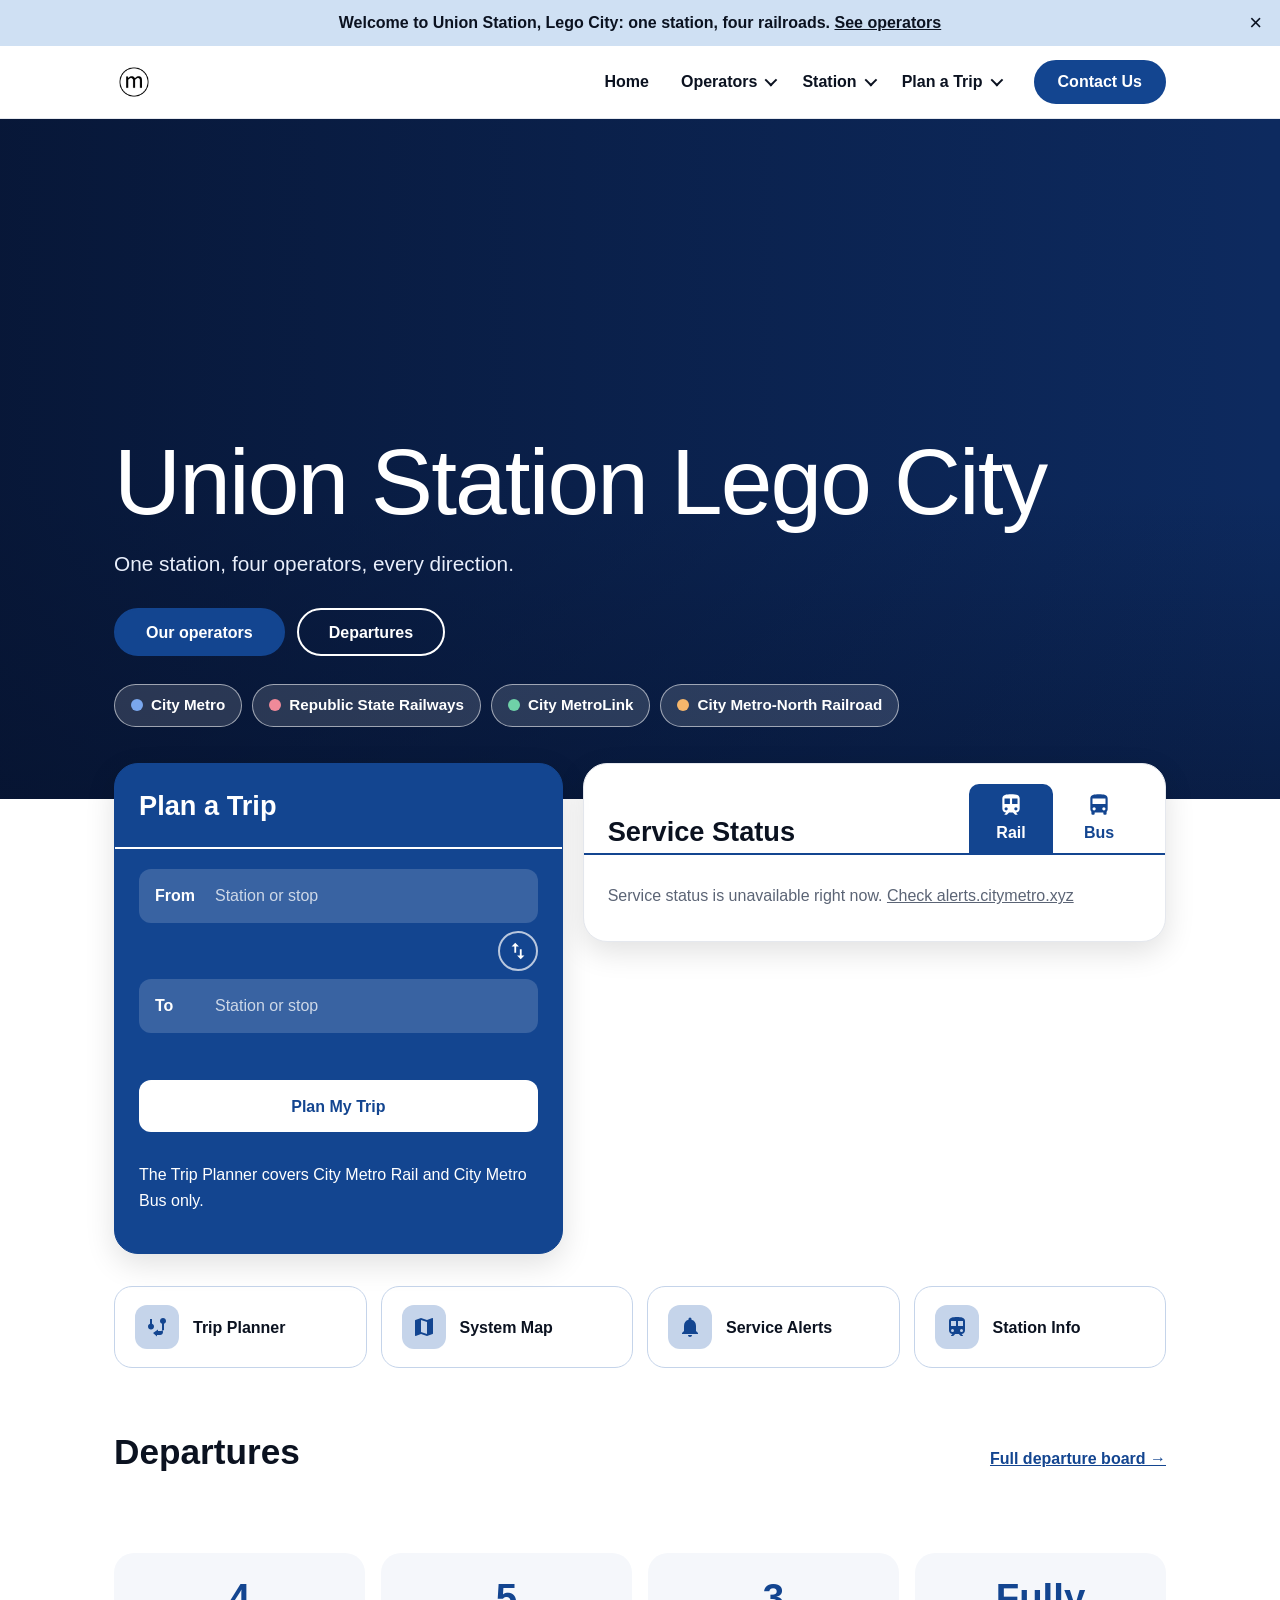
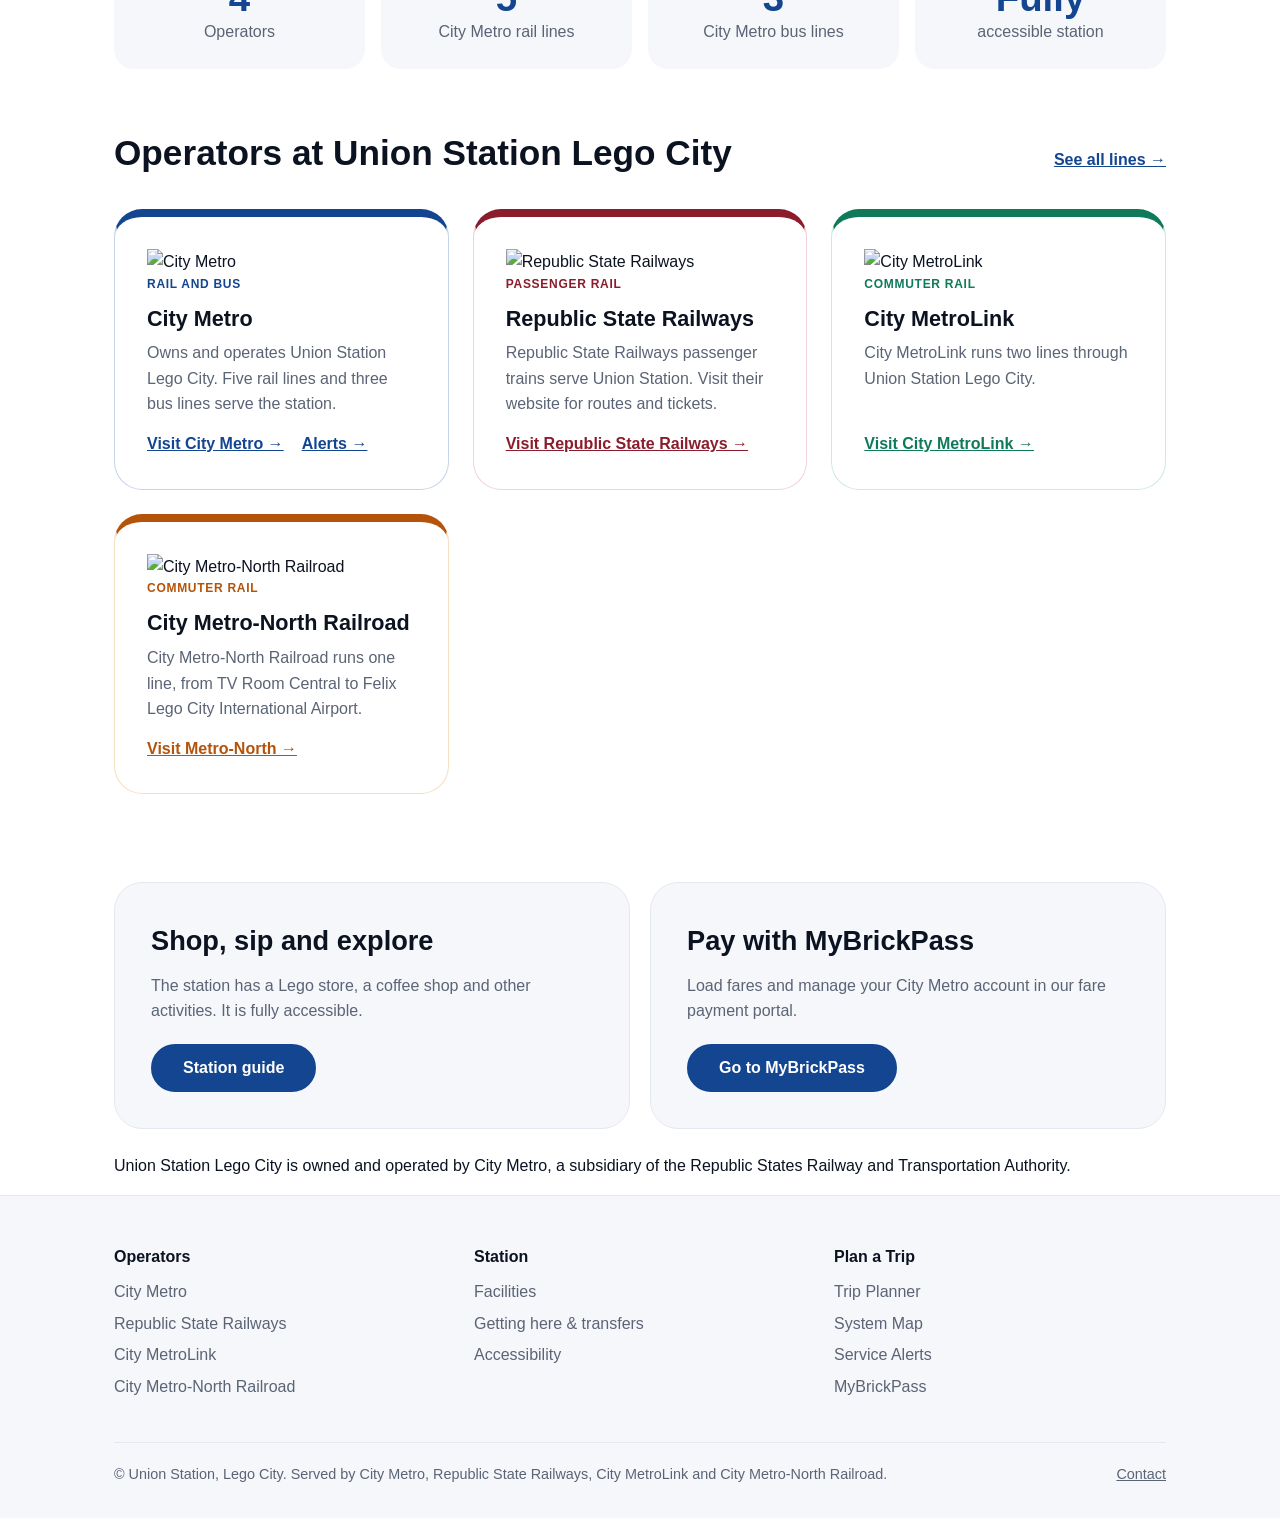
==== commit f9f84146: "Update index.html" ====
--- a/index.html
+++ b/index.html
@@ -2,16 +2,16 @@
 <html lang="en"><head>
 <meta charset="utf-8"><meta name="viewport" content="width=device-width,initial-scale=1">
 <meta name="color-scheme" content="light dark">
-<title>Union Station | Lego City</title><meta name="description" content="Union Station is Lego City’s central rail hub, served by City Metro, Republic State Railways, City MetroLink and City Metro-North Railroad.">
-<link rel="stylesheet" href="/styles.css?v=20261030a">
-<link rel="icon" href="https://police.citymetro.xyz/logo.svg" type="image/svg+xml">
+<title>Union Station Lego City</title><meta name="description" content="Union Station Lego City is served by City Metro, Republic State Railways, City MetroLink and City Metro-North Railroad.">
+<link rel="stylesheet" href="/styles.css?v=20261030c">
+<link rel="icon" href="https://police.citymetro.xyz/favicon.ico" sizes="any">
 </head><body>
 <div id="site-header"></div>
 <main>
 <section class="hero-img"><div class="container">
-<h1>Union Station</h1>
-<p>Lego City’s central rail hub. Four operators, one station, every direction.</p>
-<div class="btn-row"><a class="btn" href="/operators">Our operators</a><a class="btn ghost" href="https://trip-planner.citymetro.xyz">Plan a trip</a></div>
+<h1>Union Station Lego City</h1>
+<p>One station, four operators, every direction.</p>
+<div class="btn-row"><a class="btn" href="/operators">Our operators</a><a class="btn ghost" href="/departures">Departures</a></div>
 <div class="op-strip"><a class="op-pill cm" href="/operators#city-metro"><span class="op-dot"></span>City Metro</a><a class="op-pill rsr" href="/operators#rsr"><span class="op-dot"></span>Republic State Railways</a><a class="op-pill ml" href="/operators#metrolink"><span class="op-dot"></span>City MetroLink</a><a class="op-pill mn" href="/operators#metro-north"><span class="op-dot"></span>City Metro-North Railroad</a></div>
 </div></section>
 <div class="container hub-wrap" id="plan">
@@ -24,6 +24,7 @@
 <label class="field"><span>To</span><input name="to" placeholder="Station or stop" required></label>
 <p class="plan-msg" id="plan-msg" role="status"></p>
 <button class="btn-light" type="submit">Plan My Trip</button>
+<p class="plan-note">The Trip Planner covers City Metro Rail and City Metro Bus only.</p>
 </form>
 </section>
 <section class="hub-panel status-panel" aria-labelledby="status-title">
@@ -43,24 +44,27 @@
 <a href="/station"><span class="line-icon"><svg viewBox="0 0 24 24" aria-hidden="true"><path d="M12 2c-4 0-8 .5-8 4v9.5C4 17.4 5.6 19 7.5 19L6 20.5v.5h2.2l2-2h3.6l2 2H18v-.5L16.5 19c1.9 0 3.5-1.6 3.5-3.5V6c0-3.5-4-4-8-4zM7.5 17a1.5 1.5 0 1 1 0-3 1.5 1.5 0 0 1 0 3zm3.5-6H6V6h5v5zm2 0V6h5v5h-5zm3.5 6a1.5 1.5 0 1 1 0-3 1.5 1.5 0 0 1 0 3z"/></svg></span>Station Info</a>
 </div></div>
 <div class="container">
+<section class="sec"><div class="sec-head"><h2>Departures</h2><a href="/departures">Full departure board &rarr;</a></div>
+<div id="board" data-limit="8"></div></section>
 <div class="stats">
-<div class="stat"><b>4</b><span>Railroads &amp; transit operators</span></div>
-<div class="stat"><b>1</b><span>Central station</span></div>
-<div class="stat"><b>24/7</b><span>City Metro service</span></div>
-<div class="stat"><b>3</b><span>Metro lines meet here</span></div>
+<div class="stat"><b>4</b><span>Operators</span></div>
+<div class="stat"><b>5</b><span>City Metro rail lines</span></div>
+<div class="stat"><b>3</b><span>City Metro bus lines</span></div>
+<div class="stat"><b>Fully</b><span>accessible station</span></div>
 </div>
-<section class="sec"><div class="sec-head"><h2>Operators at Union Station</h2><a href="/operators">Compare operators &rarr;</a></div>
+<section class="sec"><div class="sec-head"><h2>Operators at Union Station Lego City</h2><a href="/operators">See all lines &rarr;</a></div>
 <div class="lines-grid">
-<div class="op-card op-cm"><div class="op-mark">CM</div><span class="op-tag">Subway, light rail and bus</span><h3>City Metro</h3><p>The home system of Lego City County. Subway and light rail lines meet at Union Station, along with the city bus loop and downtown routes.</p><div class="op-links"><a href="https://citymetro.xyz">Visit City Metro &rarr;</a><a href="https://alerts.citymetro.xyz">Alerts &rarr;</a></div></div><div class="op-card op-rsr"><div class="op-mark">RSR</div><span class="op-tag">Intercity and regional rail</span><h3>Republic State Railways</h3><p>Long distance and regional passenger rail linking Lego City with the rest of the Republic States.</p><div class="op-links"><a href="https://rsr.citymetro.xyz">Visit Republic State Railways &rarr;</a></div></div><div class="op-card op-ml"><div class="op-mark">ML</div><span class="op-tag">Commuter rail</span><h3>City MetroLink</h3><p>Commuter rail carrying riders between Union Station and communities across Lego City County.</p><div class="op-links"><a href="https://metrolink.citymetro.xyz">Visit City MetroLink &rarr;</a></div></div><div class="op-card op-mn"><div class="op-mark">MN</div><span class="op-tag">Commuter rail to the north</span><h3>City Metro-North Railroad</h3><p>Commuter rail serving the northern part of the region, running from Union Station to points north.</p><div class="op-links"><a href="https://mnrr.citymetro.xyz">Visit Metro-North &rarr;</a></div></div>
+<div class="op-card op-cm"><img class="op-logo dk-invert" data-srcs="https://police.citymetro.xyz/logo.png" data-code="CM" alt="City Metro"><span class="op-tag">Rail and bus</span><h3>City Metro</h3><p>Owns and operates Union Station Lego City. Five rail lines and three bus lines serve the station.</p><div class="op-links"><a href="https://citymetro.xyz">Visit City Metro &rarr;</a><a href="https://alerts.citymetro.xyz">Alerts &rarr;</a></div></div><div class="op-card op-rsr"><img class="op-logo" data-srcs="https://police.citymetro.xyz/RSR.png https://police.citymetro.xyz/rsr.png" data-code="RSR" alt="Republic State Railways"><span class="op-tag">Passenger rail</span><h3>Republic State Railways</h3><p>Republic State Railways passenger trains serve Union Station. Visit their website for routes and tickets.</p><div class="op-links"><a href="https://rsr.citymetro.xyz">Visit Republic State Railways &rarr;</a></div></div><div class="op-card op-ml"><img class="op-logo dk-invert" data-srcs="https://police.citymetro.xyz/logo.png" data-code="ML" alt="City MetroLink"><span class="op-tag">Commuter rail</span><h3>City MetroLink</h3><p>City MetroLink runs two lines through Union Station Lego City.</p><div class="op-links"><a href="https://metrolink.citymetro.xyz">Visit City MetroLink &rarr;</a></div></div><div class="op-card op-mn"><img class="op-logo dk-invert" data-srcs="https://police.citymetro.xyz/logo.png" data-code="MN" alt="City Metro-North Railroad"><span class="op-tag">Commuter rail</span><h3>City Metro-North Railroad</h3><p>City Metro-North Railroad runs one line, from TV Room Central to Felix Lego City International Airport.</p><div class="op-links"><a href="https://mnrr.citymetro.xyz">Visit Metro-North &rarr;</a></div></div>
 </div></section>
 <section class="sec"><div class="promos">
-<div class="promo"><h2>Getting around the station</h2><p>Find facilities, transfers between operators and accessibility information.</p><a class="btn" href="/station">Station guide</a></div>
+<div class="promo"><h2>Shop, sip and explore</h2><p>The station has a Lego store, a coffee shop and other activities. It is fully accessible.</p><a class="btn" href="/station">Station guide</a></div>
 <div class="promo"><h2>Pay with MyBrickPass</h2><p>Load fares and manage your City Metro account in our fare payment portal.</p><a class="btn" href="https://mybrickpass.citymetro.xyz">Go to MyBrickPass</a></div>
 </div></section>
-<div class="cta-band"><h2>Ready to ride?</h2><p>Plan your trip in seconds and get where you are going.</p><a class="btn" href="https://trip-planner.citymetro.xyz">Open Trip Planner</a></div>
+<p class="owner-note">Union Station Lego City is owned and operated by City Metro, a subsidiary of the Republic States Railway and Transportation Authority.</p>
 </div>
 </main>
 <div id="site-footer"></div>
-<script src="/site.js?v=20261030a"></script>
-<script src="/transit.js?v=20261030a" defer></script>
-</body></html>+<script src="/site.js?v=20261030c"></script>
+<script src="/departures.js?v=20261030c"></script>
+<script src="/transit.js?v=20261030c" defer></script>
+</body></html>
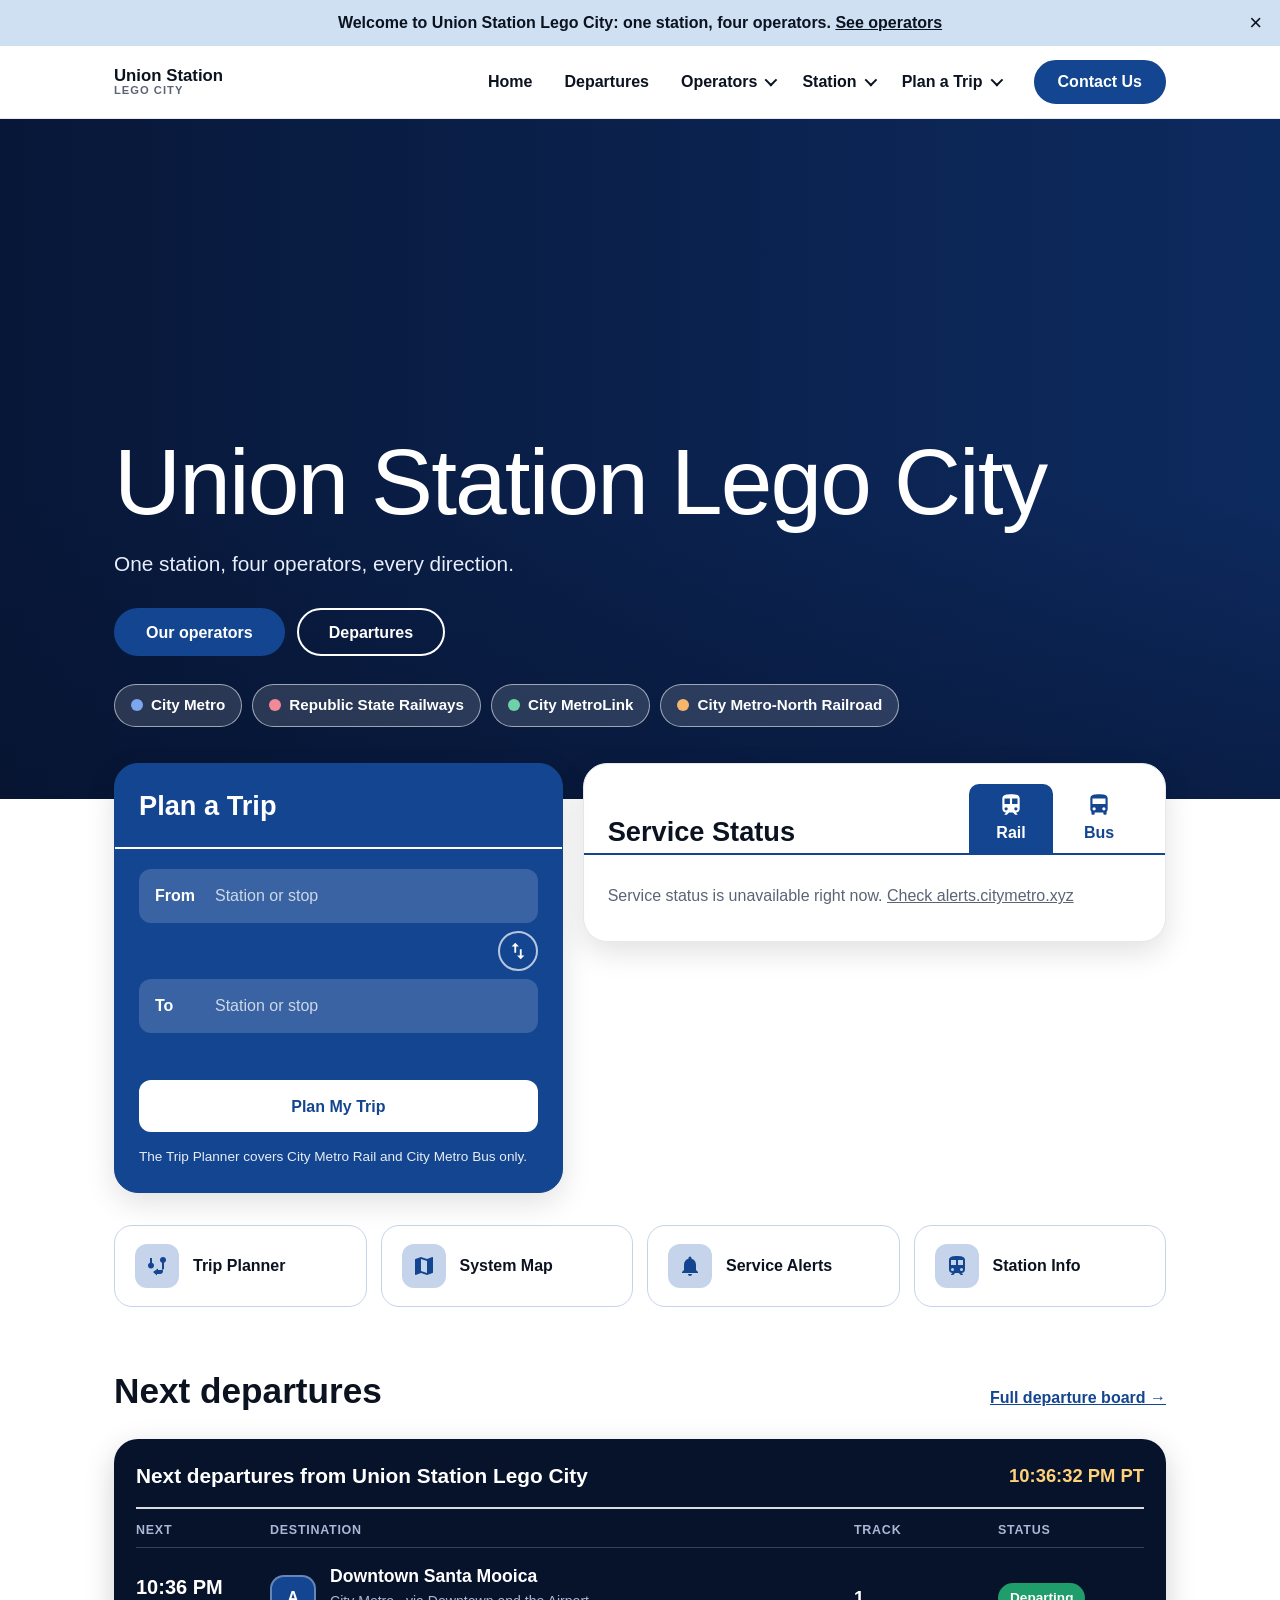
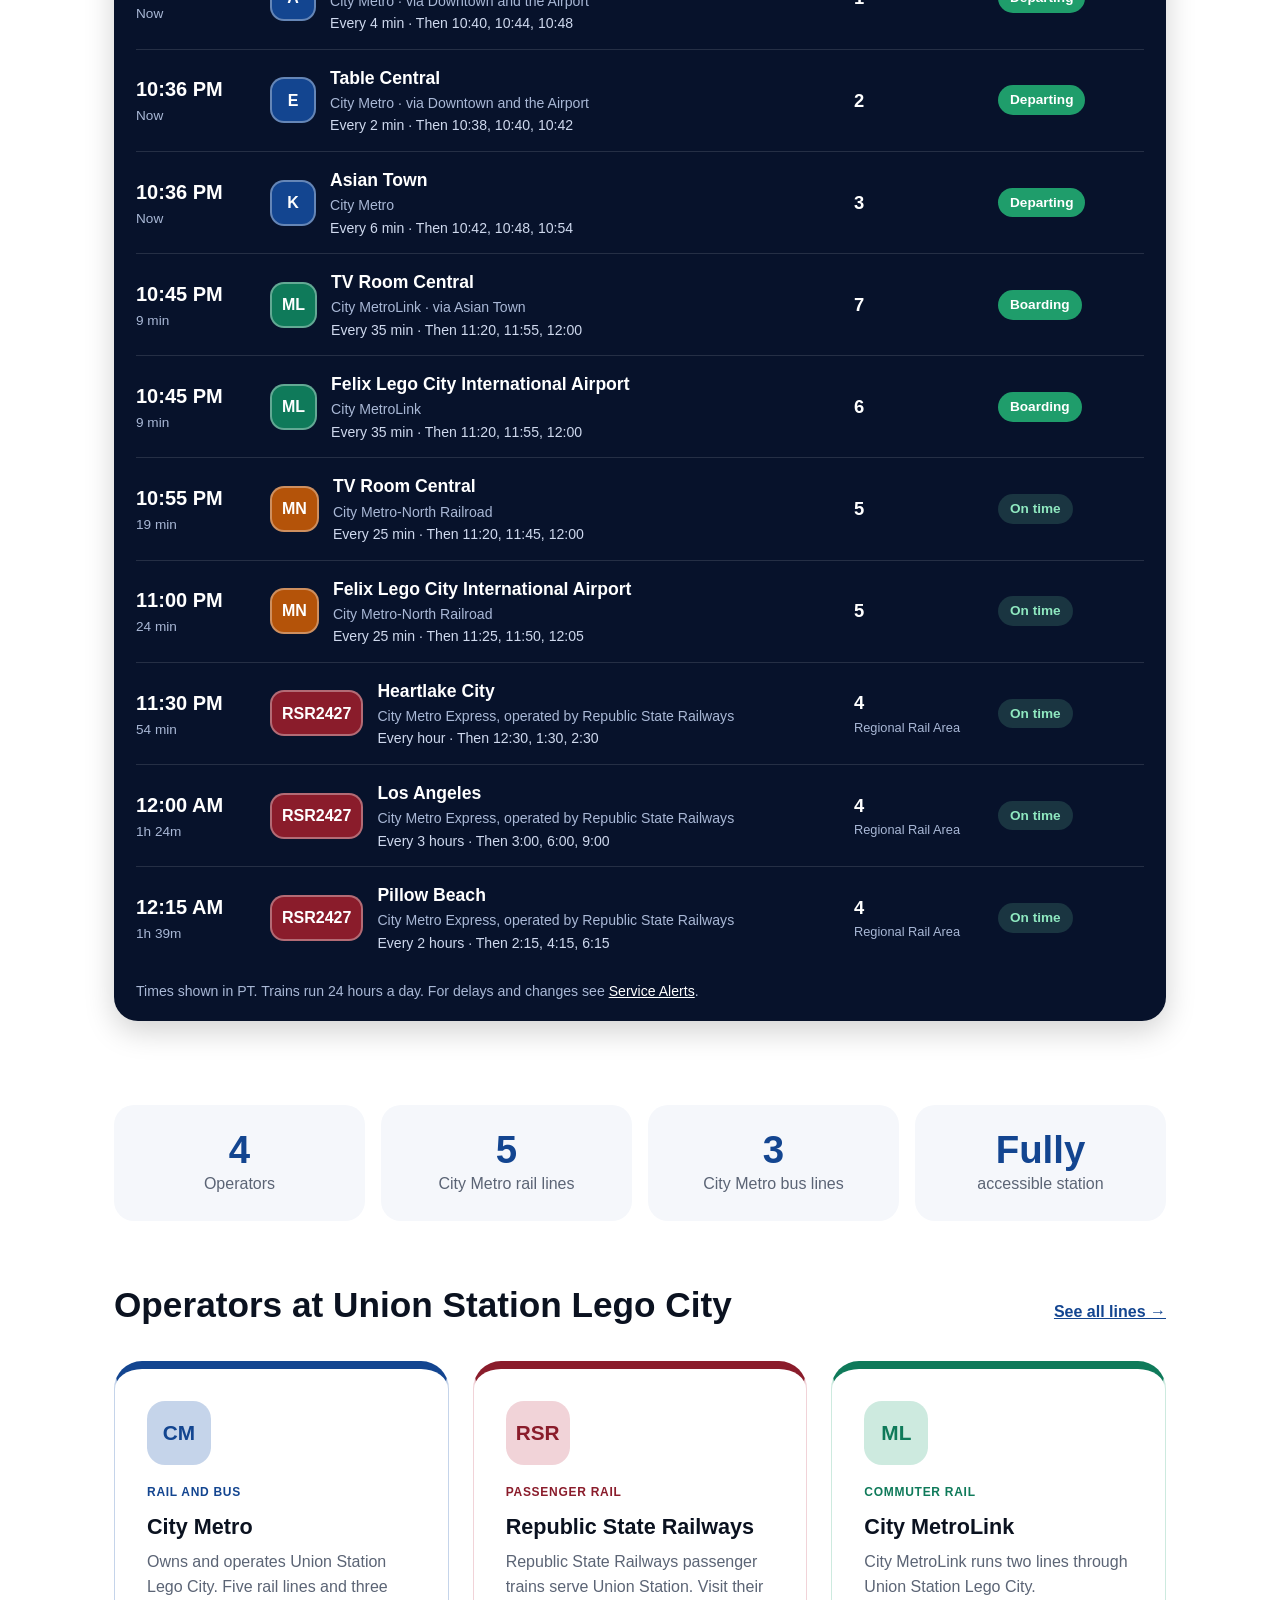
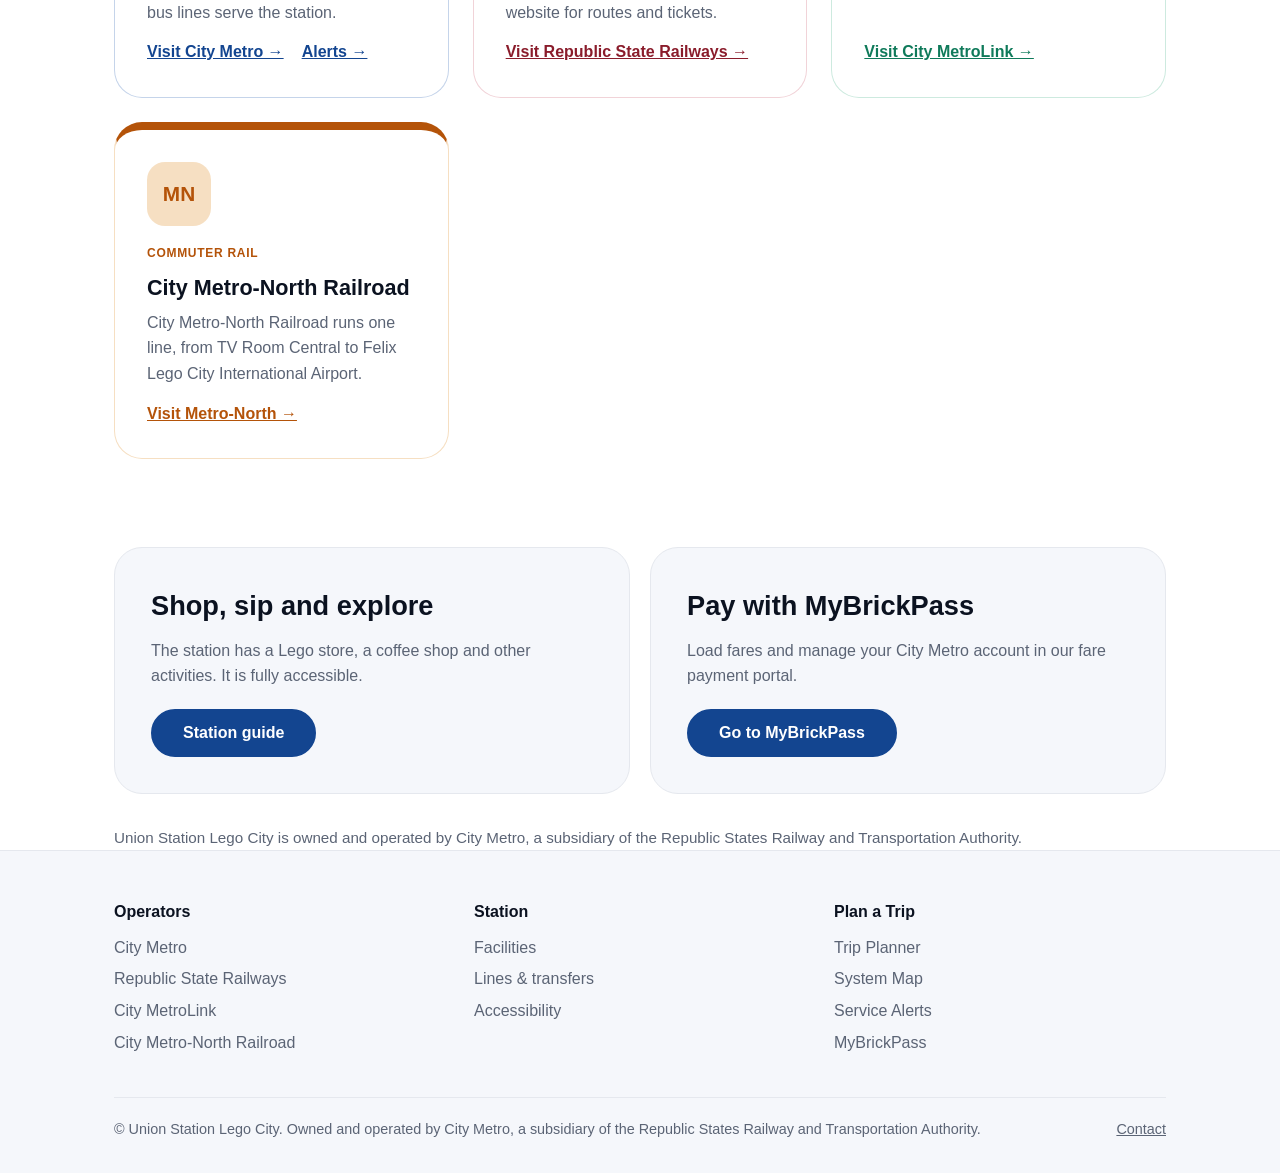
==== commit 2a3d5c6a: "Update index.html" ====
--- a/index.html
+++ b/index.html
@@ -4,7 +4,7 @@
 <meta name="color-scheme" content="light dark">
 <title>Union Station Lego City</title><meta name="description" content="Union Station Lego City is served by City Metro, Republic State Railways, City MetroLink and City Metro-North Railroad.">
 <link rel="stylesheet" href="/styles.css?v=20261030c">
-<link rel="icon" href="https://police.citymetro.xyz/favicon.ico" sizes="any">
+<link rel="icon" href="/favicon.ico" sizes="any">
 </head><body>
 <div id="site-header"></div>
 <main>
@@ -44,8 +44,8 @@
 <a href="/station"><span class="line-icon"><svg viewBox="0 0 24 24" aria-hidden="true"><path d="M12 2c-4 0-8 .5-8 4v9.5C4 17.4 5.6 19 7.5 19L6 20.5v.5h2.2l2-2h3.6l2 2H18v-.5L16.5 19c1.9 0 3.5-1.6 3.5-3.5V6c0-3.5-4-4-8-4zM7.5 17a1.5 1.5 0 1 1 0-3 1.5 1.5 0 0 1 0 3zm3.5-6H6V6h5v5zm2 0V6h5v5h-5zm3.5 6a1.5 1.5 0 1 1 0-3 1.5 1.5 0 0 1 0 3z"/></svg></span>Station Info</a>
 </div></div>
 <div class="container">
-<section class="sec"><div class="sec-head"><h2>Departures</h2><a href="/departures">Full departure board &rarr;</a></div>
-<div id="board" data-limit="8"></div></section>
+<section class="sec"><div class="sec-head"><h2>Next departures</h2><a href="/departures">Full departure board &rarr;</a></div>
+<div id="board" data-limit="12"></div></section>
 <div class="stats">
 <div class="stat"><b>4</b><span>Operators</span></div>
 <div class="stat"><b>5</b><span>City Metro rail lines</span></div>
--- a/styles.css
+++ b/styles.css
@@ -339,8 +339,6 @@
 .about-img + .btn-row{margin-top:-8px}
 
 /* ---- Union Station additions ---- */
-.logo img{height:40px}
-@media (prefers-color-scheme:dark){.logo img{filter:none;background:#fff;border-radius:10px;padding:2px 6px}}
 .op-cm{--op:#134590;--op-bg:#c5d4ea}.op-rsr{--op:#8a1c2b;--op-bg:#f1d3d8}.op-ml{--op:#0f7a5a;--op-bg:#cdeadf}.op-mn{--op:#b45309;--op-bg:#f6dfc2}
 @media (prefers-color-scheme:dark){.op-cm{--op:#7aa7ee;--op-bg:#16294a}.op-rsr{--op:#f08a99;--op-bg:#3a1319}.op-ml{--op:#6fd1a8;--op-bg:#0d2e24}.op-mn{--op:#f5b66b;--op-bg:#3a2509}}
 .op-card{background:var(--bg);border:1.5px solid var(--op-bg);border-top:8px solid var(--op);border-radius:28px;padding:32px;display:flex;flex-direction:column}
@@ -367,3 +365,58 @@
 table.t th{background:var(--card);font-size:.85rem;letter-spacing:.05em;text-transform:uppercase;color:var(--muted)}
 .hub-single{max-width:640px}
 .hub-single .hub-panel{overflow:visible}
+
+/* departure board */
+.board{background:#07122b;color:#fff;border-radius:24px;padding:20px 22px 18px;box-shadow:0 10px 30px rgba(0,0,0,.18);margin:20px 0}
+.board-head{display:flex;flex-wrap:wrap;align-items:center;justify-content:space-between;gap:8px 16px;padding-bottom:14px;border-bottom:2px solid rgba(255,255,255,.85)}
+.board-head h3{margin:0;font-size:1.3rem}
+.board-clock{font-variant-numeric:tabular-nums;font-weight:700;color:#ffd27a;font-size:1.15rem}
+.board-filters{display:flex;flex-wrap:wrap;gap:8px;margin:14px 0 4px}
+.bf{padding:8px 14px;border:1.5px solid rgba(255,255,255,.5);border-radius:999px;background:transparent;color:#fff;font:inherit;font-weight:700;font-size:.9rem;cursor:pointer}
+.bf[aria-pressed="true"]{background:#fff;color:#07122b;border-color:#fff}
+.dep{display:grid;grid-template-columns:120px minmax(0,1fr) 290px;gap:14px;align-items:center;padding:14px 0;border-bottom:1px solid rgba(255,255,255,.12)}
+.dep:last-child{border-bottom:0}
+.dep-cols{padding:12px 0 6px;color:#a9b8d6;font-size:.78rem;letter-spacing:.06em;text-transform:uppercase;font-weight:700;border-bottom:1px solid rgba(255,255,255,.2)}
+.dep-meta{display:grid;grid-template-columns:130px 1fr;gap:14px;align-items:center}
+.dep-cols .dep-meta{display:grid}
+.dep-time b{display:block;font-size:1.25rem;font-variant-numeric:tabular-nums}
+.dep-time s{display:block;color:#a9b8d6;font-size:.85rem}
+.dep-time small{display:block;color:#a9b8d6;font-size:.85rem}
+.dep-main{display:flex;align-items:center;gap:14px;min-width:0}
+.dep-chip{flex:none;min-width:46px;height:46px;padding:0 10px;border-radius:14px;display:inline-flex;align-items:center;justify-content:center;font-weight:700;color:#fff;border:2px solid rgba(255,255,255,.35)}
+.dep-dest b{display:block;font-size:1.1rem}
+.dep-dest small{display:block;color:#a9b8d6;font-size:.88rem}
+.dep-dest .dep-note{color:#ffd27a}
+.dep-plat .dep-label{display:none}
+.dep-area{display:block;color:#a9b8d6;font-size:.8rem}
+.dep-then{color:#cfd9ee!important}
+.dep-plat b{font-size:1.15rem}
+.dep-status{display:inline-block;justify-self:start;padding:4px 12px;border-radius:999px;font-weight:700;font-size:.85rem;background:rgba(255,255,255,.12)}
+.dep-status[data-kind="ok"]{background:rgba(111,209,168,.18);color:#8fe8c0}
+.dep-status[data-kind="go"]{background:#1f9d6b;color:#fff}
+.dep-status[data-kind="warn"]{background:rgba(255,194,102,.2);color:#ffc266}
+.dep-status[data-kind="bad"]{background:rgba(255,138,138,.2);color:#ff9d9d}
+.is-cancelled .dep-time b,.is-cancelled .dep-dest b{text-decoration:line-through;opacity:.7}
+.board-empty{padding:24px 0;color:#a9b8d6;text-align:center}
+.board-foot{margin:12px 0 0;color:#a9b8d6;font-size:.88rem}
+.board-foot a{color:#fff}
+@media (max-width:700px){
+.dep-cols{display:none}
+.dep{grid-template-columns:96px minmax(0,1fr);gap:8px 12px}
+.dep-meta{grid-column:2;display:flex;align-items:center;gap:14px}
+.dep-plat .dep-label{display:inline;margin-right:6px;color:#a9b8d6}
+.dep-area{display:inline;margin-left:8px}
+.dep-plat b{font-size:1rem}
+}
+
+/* logo + operator logos (City Metro logo.png is black, so it is turned white in dark mode) */
+.logo{gap:12px}
+.logo-text{display:flex;flex-direction:column;line-height:1.05;font-weight:700;font-size:1.05rem;color:var(--text)}
+.logo-text small{font-weight:600;font-size:.7rem;letter-spacing:.09em;text-transform:uppercase;color:var(--muted)}
+@media (max-width:420px){.logo-text{display:none}}
+.op-logo{display:block;height:56px;width:auto;max-width:150px;object-fit:contain;margin-bottom:18px}
+@media (prefers-color-scheme:dark){.op-logo.dk-invert{filter:brightness(0) invert(1)}}
+.plan-note{margin:0;font-size:.85rem;opacity:.9}
+.owner-note{margin:24px 0 0;color:var(--muted);font-size:.95rem}
+/* line images in Service Status: show nothing (no letter/colour infill) until the real picture has loaded */
+.lb.img-pending{background:transparent!important;color:transparent!important;box-shadow:none}
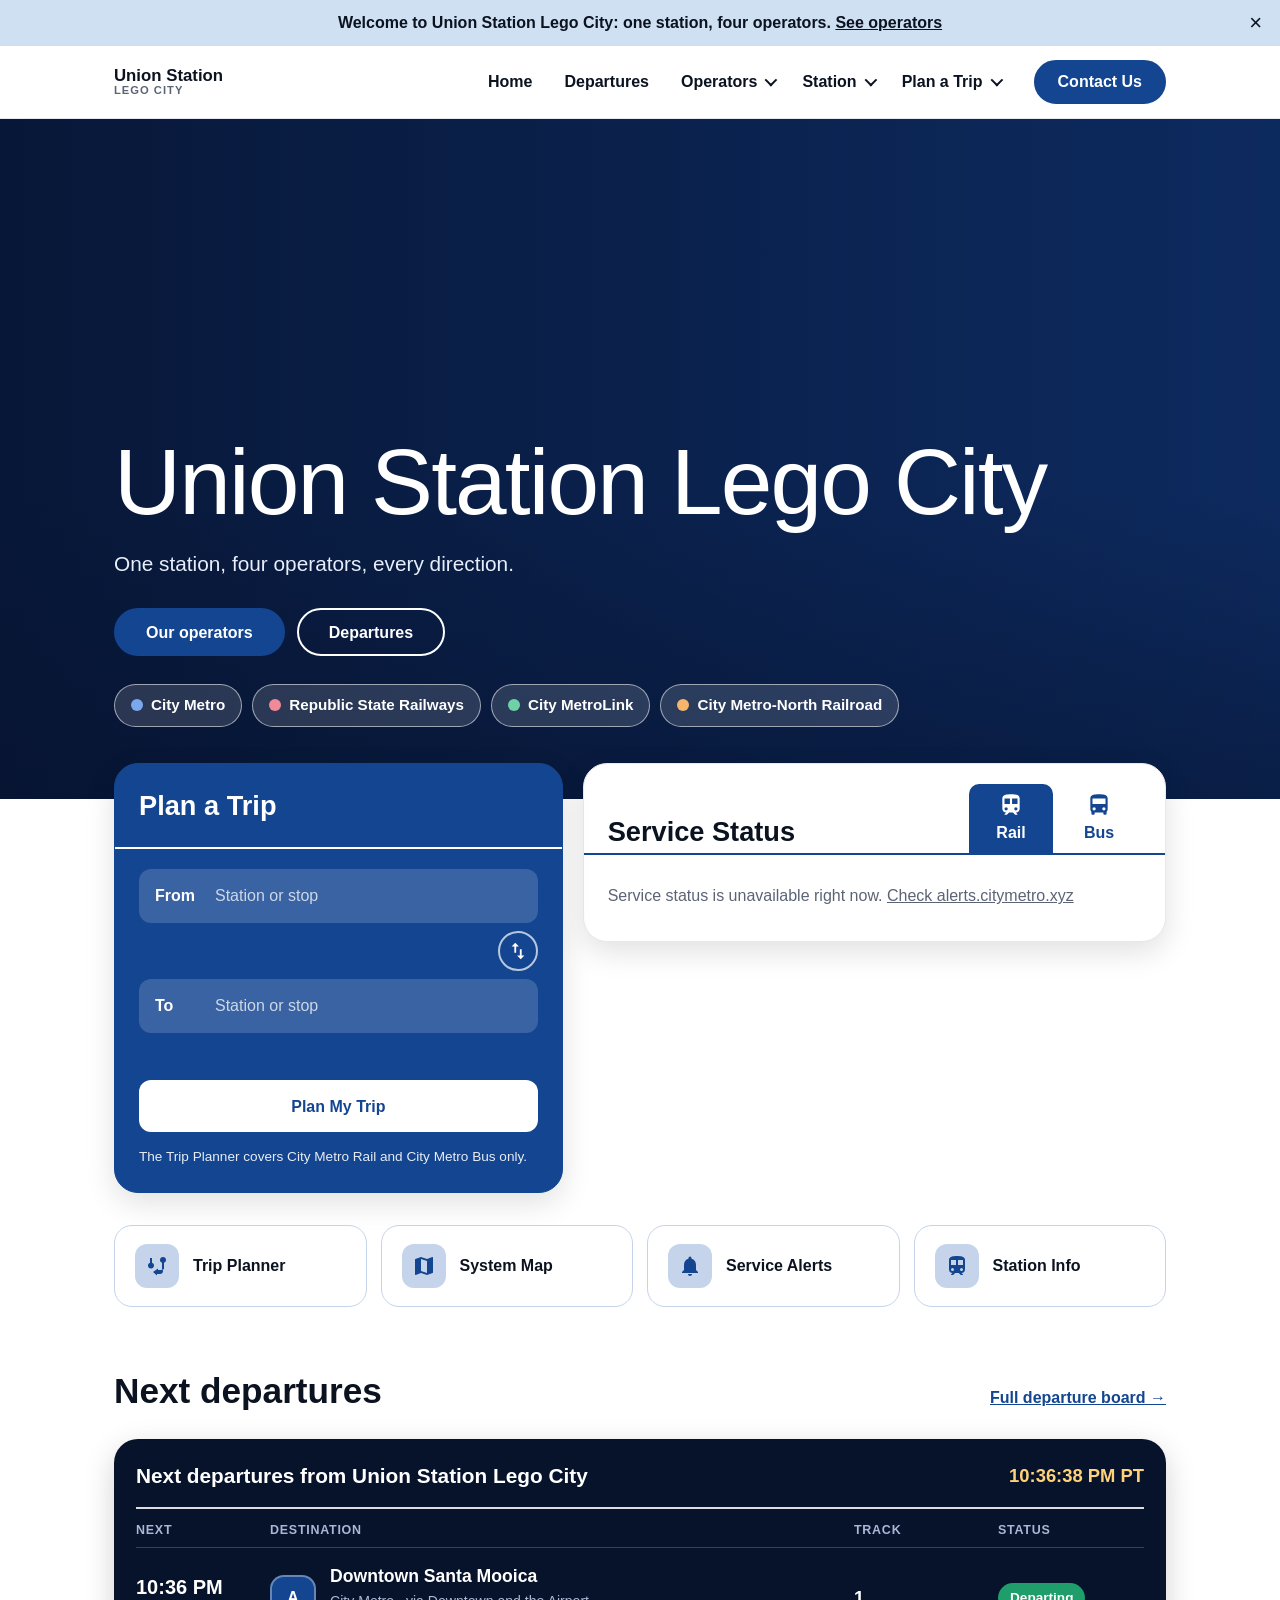
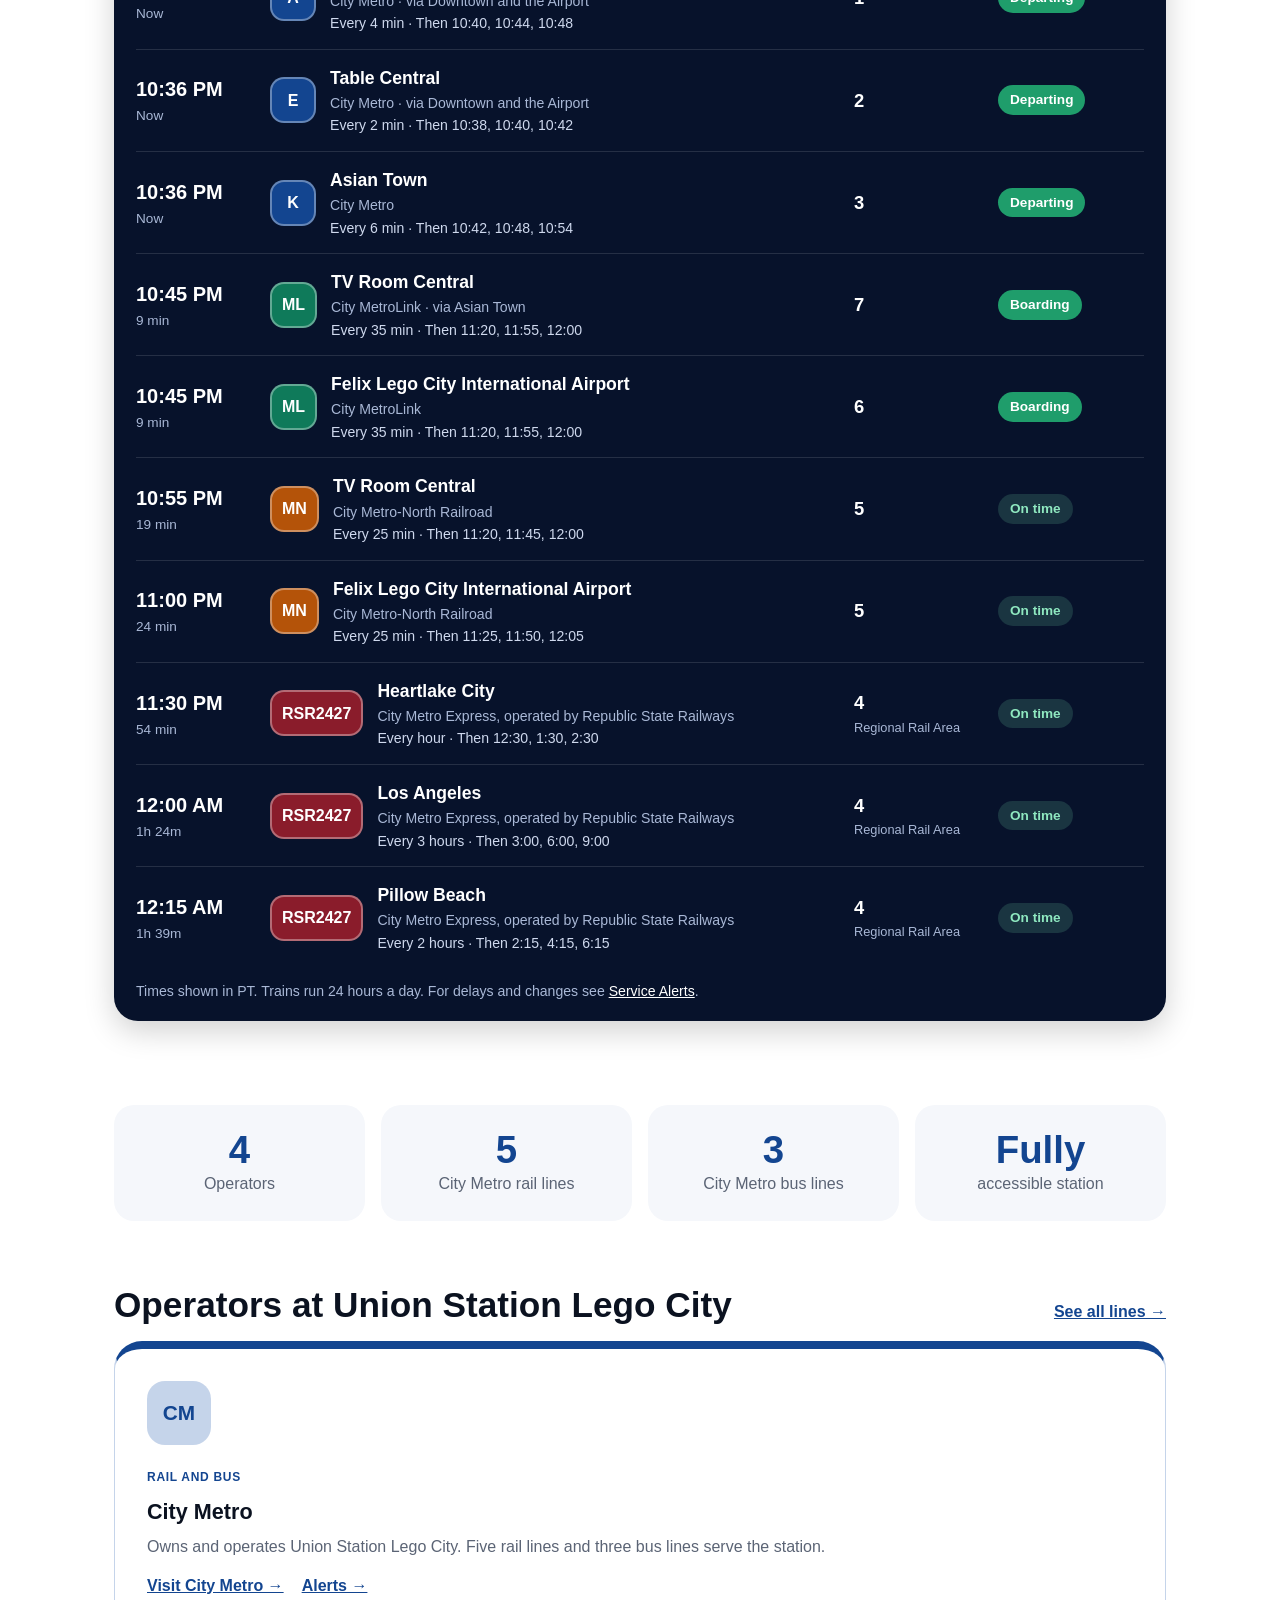
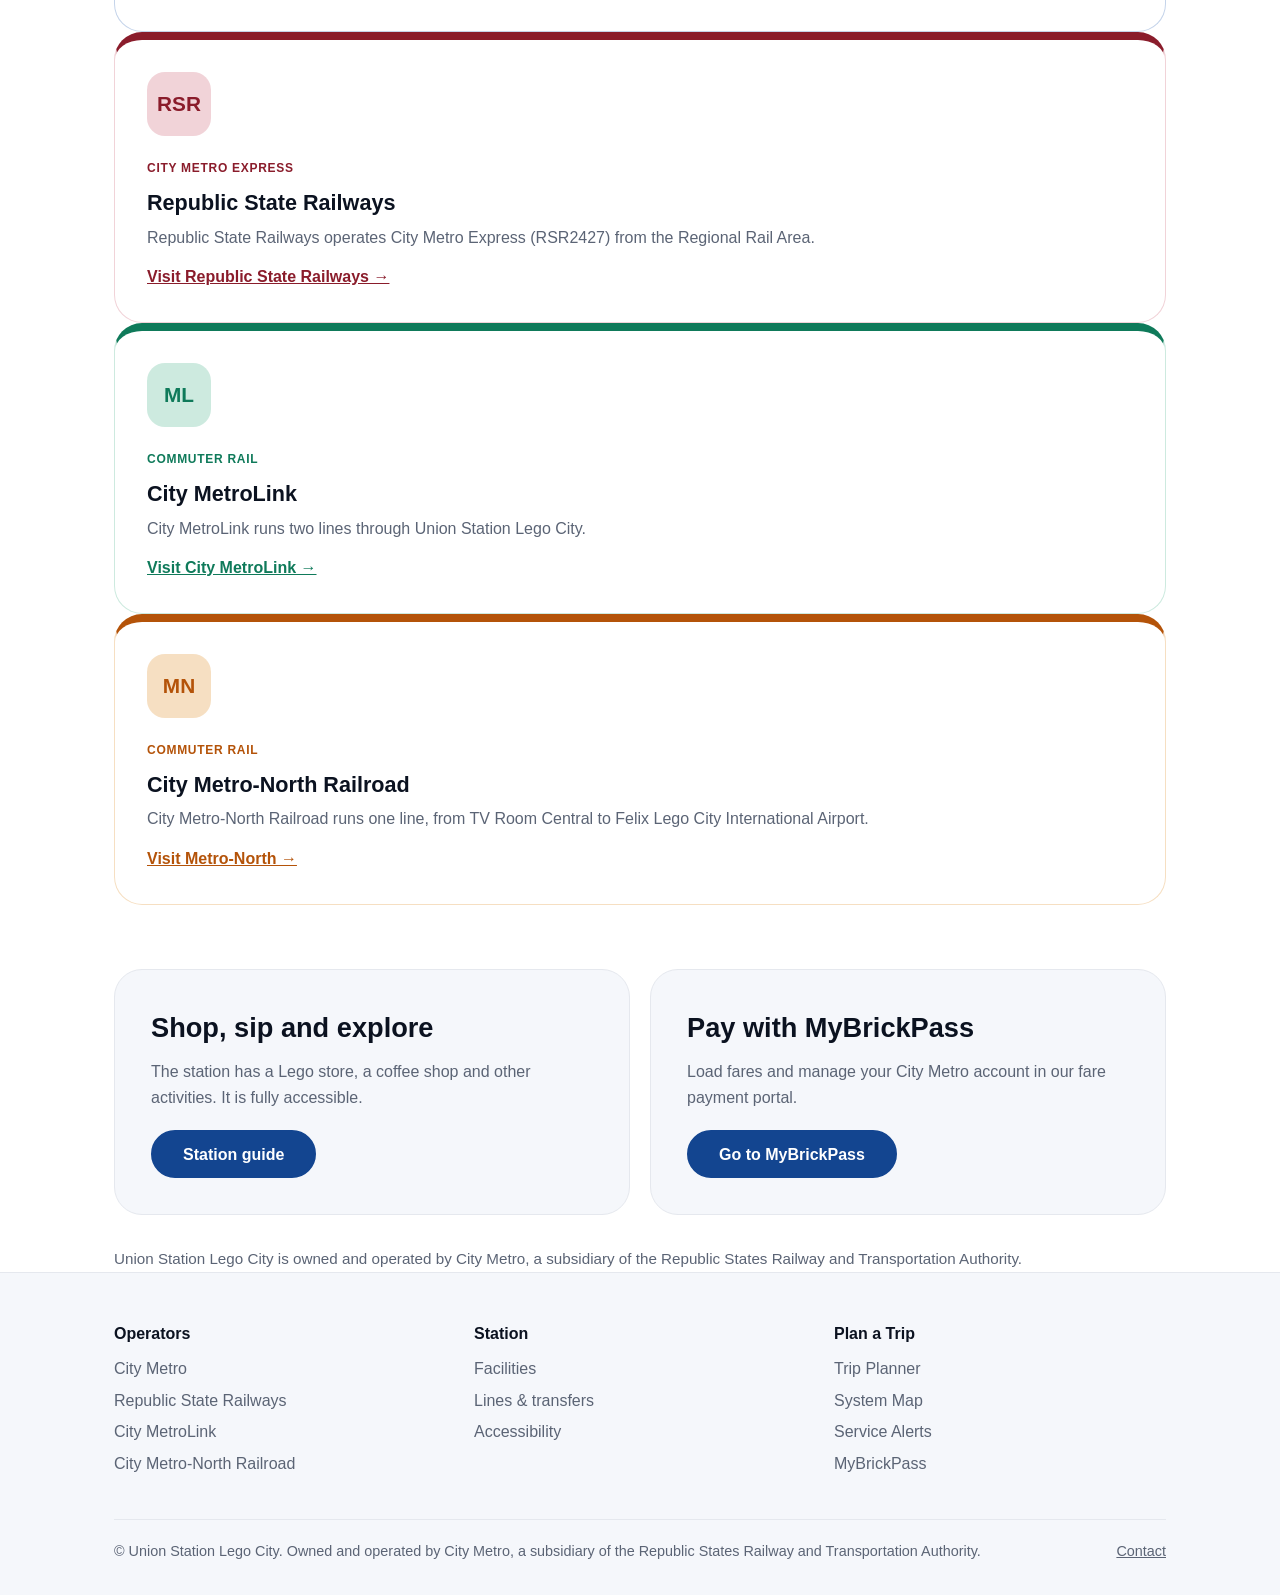
==== commit e40ab5b6: "Update index.html" ====
--- a/index.html
+++ b/index.html
@@ -53,8 +53,8 @@
 <div class="stat"><b>Fully</b><span>accessible station</span></div>
 </div>
 <section class="sec"><div class="sec-head"><h2>Operators at Union Station Lego City</h2><a href="/operators">See all lines &rarr;</a></div>
-<div class="lines-grid">
-<div class="op-card op-cm"><img class="op-logo dk-invert" data-srcs="https://police.citymetro.xyz/logo.png" data-code="CM" alt="City Metro"><span class="op-tag">Rail and bus</span><h3>City Metro</h3><p>Owns and operates Union Station Lego City. Five rail lines and three bus lines serve the station.</p><div class="op-links"><a href="https://citymetro.xyz">Visit City Metro &rarr;</a><a href="https://alerts.citymetro.xyz">Alerts &rarr;</a></div></div><div class="op-card op-rsr"><img class="op-logo" data-srcs="https://police.citymetro.xyz/RSR.png https://police.citymetro.xyz/rsr.png" data-code="RSR" alt="Republic State Railways"><span class="op-tag">Passenger rail</span><h3>Republic State Railways</h3><p>Republic State Railways passenger trains serve Union Station. Visit their website for routes and tickets.</p><div class="op-links"><a href="https://rsr.citymetro.xyz">Visit Republic State Railways &rarr;</a></div></div><div class="op-card op-ml"><img class="op-logo dk-invert" data-srcs="https://police.citymetro.xyz/logo.png" data-code="ML" alt="City MetroLink"><span class="op-tag">Commuter rail</span><h3>City MetroLink</h3><p>City MetroLink runs two lines through Union Station Lego City.</p><div class="op-links"><a href="https://metrolink.citymetro.xyz">Visit City MetroLink &rarr;</a></div></div><div class="op-card op-mn"><img class="op-logo dk-invert" data-srcs="https://police.citymetro.xyz/logo.png" data-code="MN" alt="City Metro-North Railroad"><span class="op-tag">Commuter rail</span><h3>City Metro-North Railroad</h3><p>City Metro-North Railroad runs one line, from TV Room Central to Felix Lego City International Airport.</p><div class="op-links"><a href="https://mnrr.citymetro.xyz">Visit Metro-North &rarr;</a></div></div>
+<div class="op-grid">
+<div class="op-card op-cm"><div class="op-top"><div class="op-logo-wrap"><img class="op-logo" data-srcs="https://police.citymetro.xyz/logo.png" data-code="CM" alt="City Metro"></div><span class="op-tag">Rail and bus</span></div><div class="op-body"><h3>City Metro</h3><p>Owns and operates Union Station Lego City. Five rail lines and three bus lines serve the station.</p><div class="op-links"><a href="https://citymetro.xyz">Visit City Metro &rarr;</a><a href="https://alerts.citymetro.xyz">Alerts &rarr;</a></div></div></div><div class="op-card op-rsr"><div class="op-top"><div class="op-logo-wrap"><span class="op-mark">RSR</span></div><span class="op-tag">City Metro Express</span></div><div class="op-body"><h3>Republic State Railways</h3><p>Republic State Railways operates City Metro Express (RSR2427) from the Regional Rail Area.</p><div class="op-links"><a href="https://rsr.citymetro.xyz">Visit Republic State Railways &rarr;</a></div></div></div><div class="op-card op-ml"><div class="op-top"><div class="op-logo-wrap"><img class="op-logo" data-srcs="https://police.citymetro.xyz/logo.png" data-code="ML" alt="City MetroLink"></div><span class="op-tag">Commuter rail</span></div><div class="op-body"><h3>City MetroLink</h3><p>City MetroLink runs two lines through Union Station Lego City.</p><div class="op-links"><a href="https://metrolink.citymetro.xyz">Visit City MetroLink &rarr;</a></div></div></div><div class="op-card op-mn"><div class="op-top"><div class="op-logo-wrap"><img class="op-logo" data-srcs="https://police.citymetro.xyz/logo.png" data-code="MN" alt="City Metro-North Railroad"></div><span class="op-tag">Commuter rail</span></div><div class="op-body"><h3>City Metro-North Railroad</h3><p>City Metro-North Railroad runs one line, from TV Room Central to Felix Lego City International Airport.</p><div class="op-links"><a href="https://mnrr.citymetro.xyz">Visit Metro-North &rarr;</a></div></div></div>
 </div></section>
 <section class="sec"><div class="promos">
 <div class="promo"><h2>Shop, sip and explore</h2><p>The station has a Lego store, a coffee shop and other activities. It is fully accessible.</p><a class="btn" href="/station">Station guide</a></div>
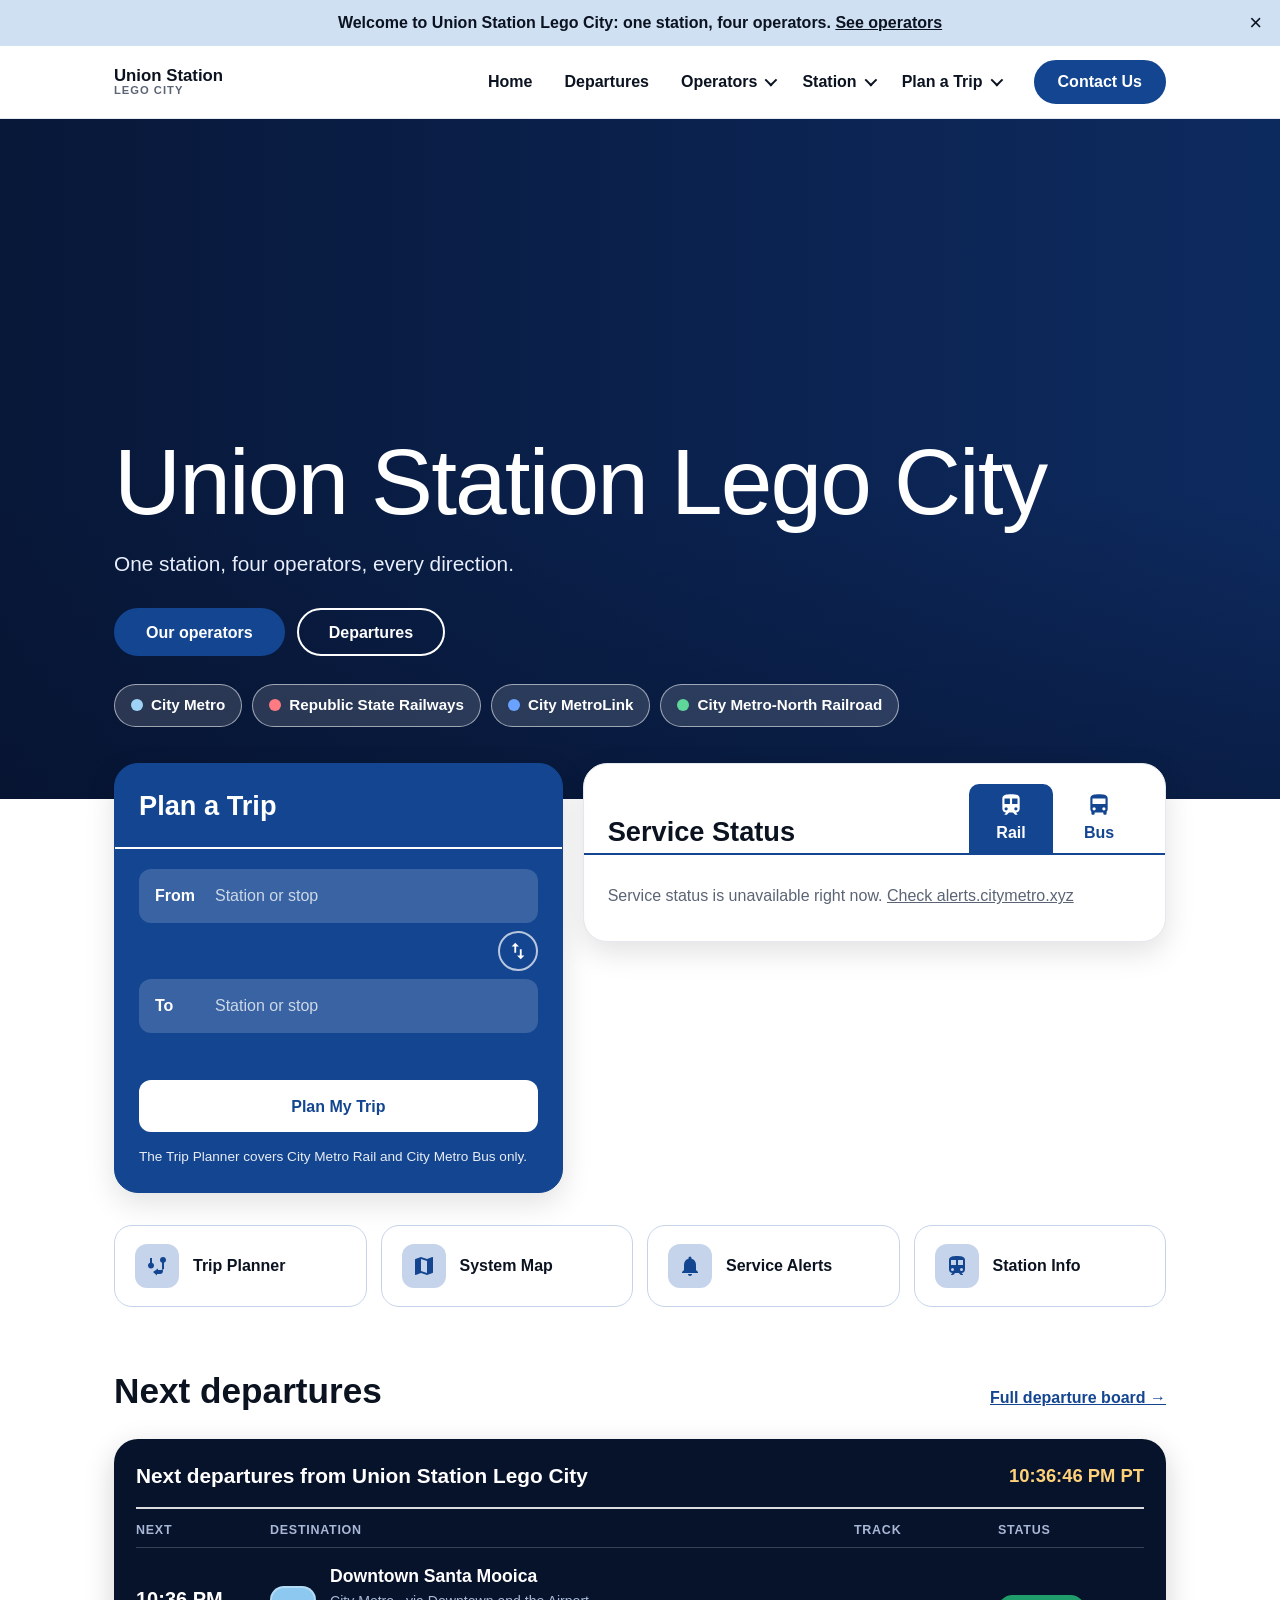
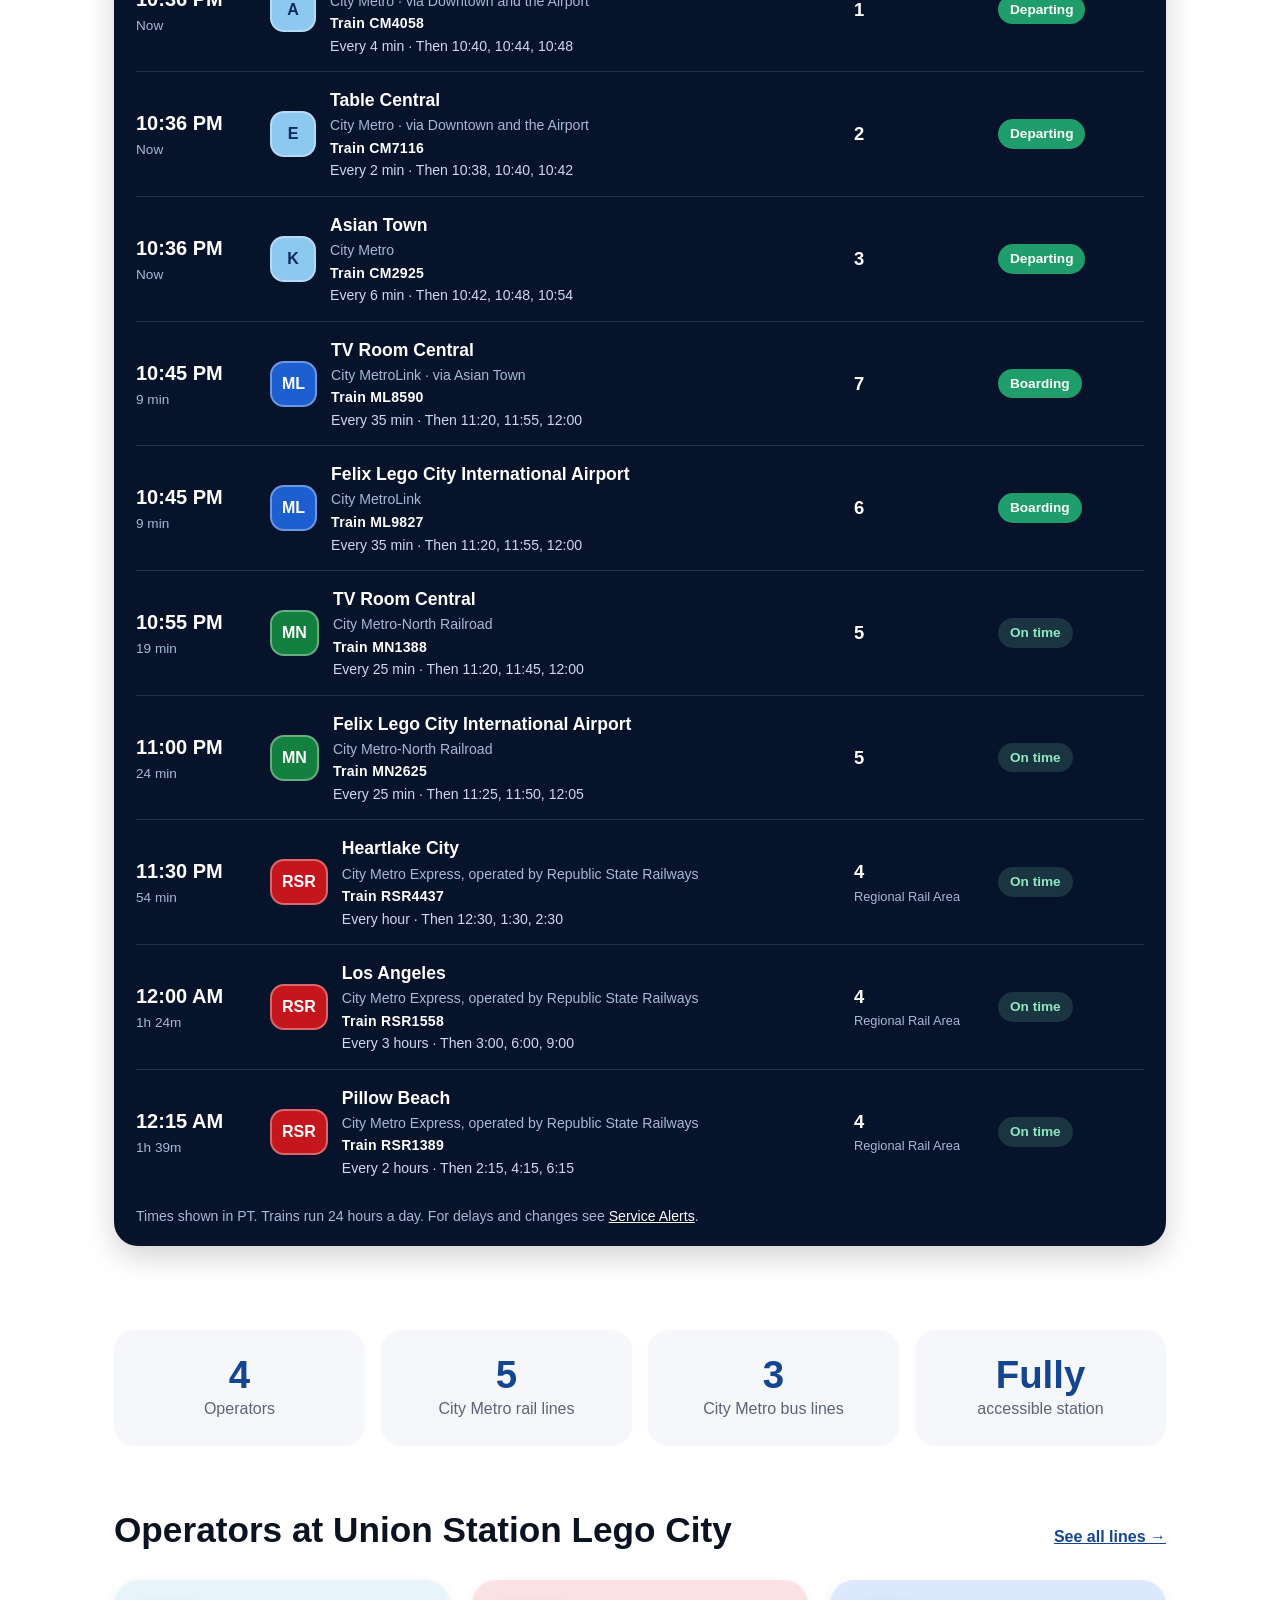
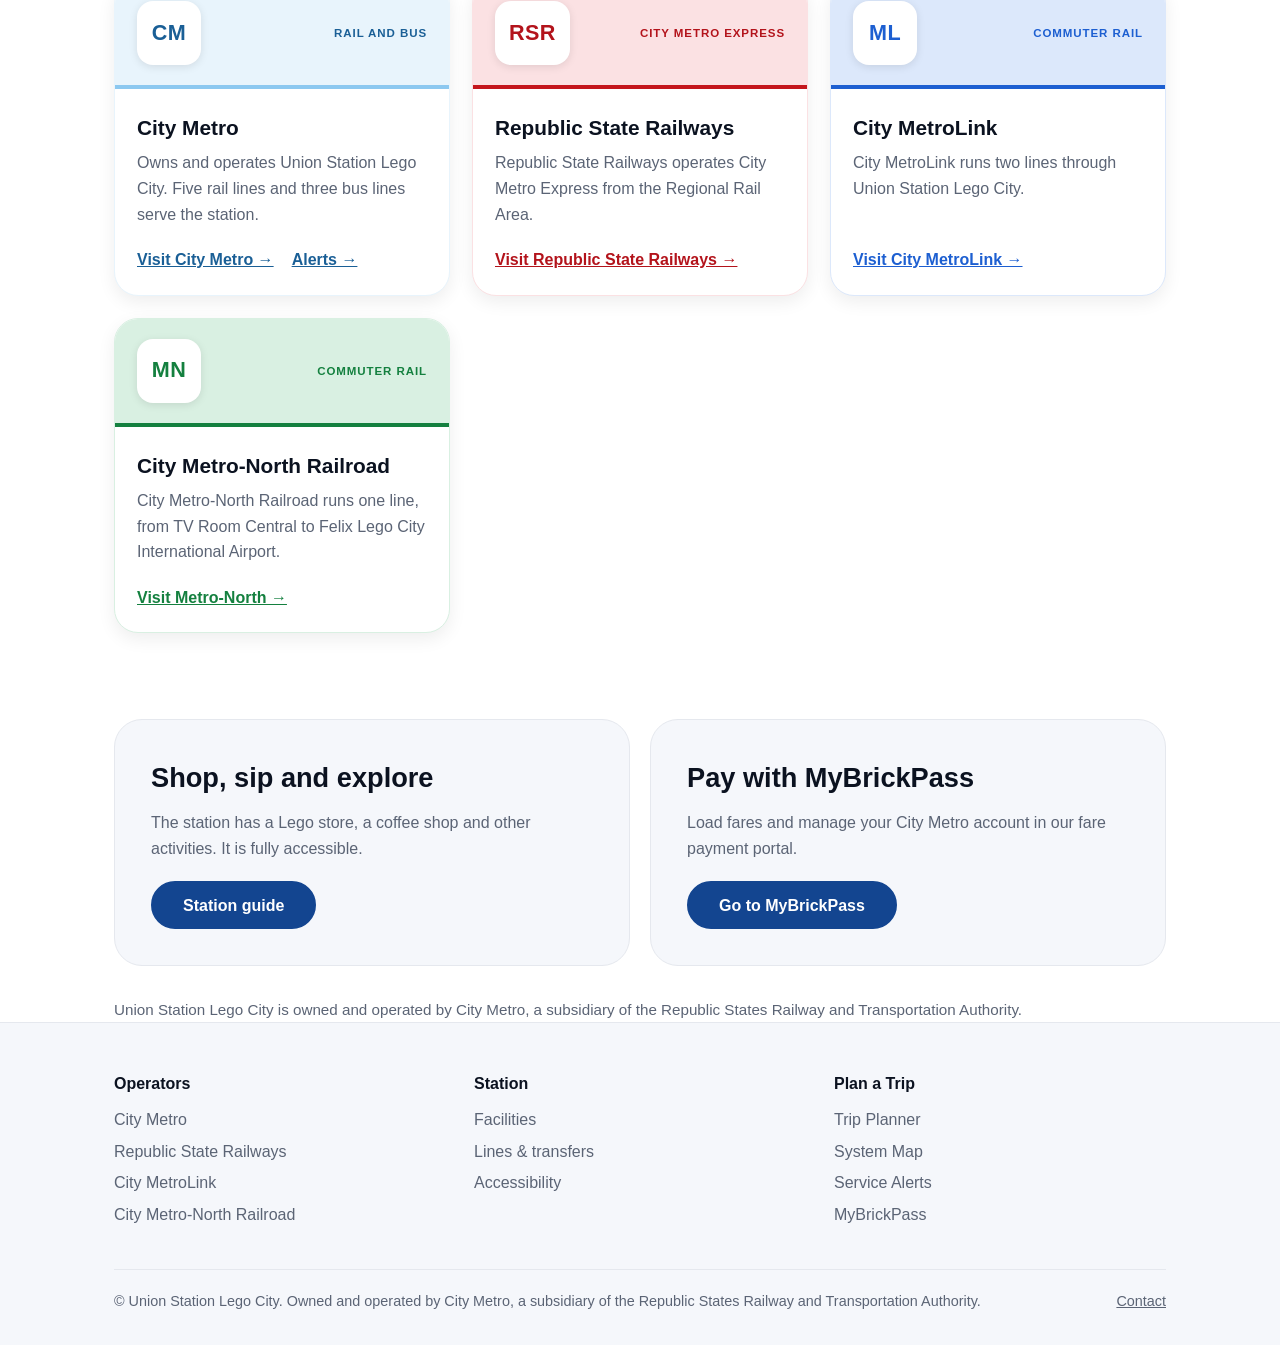
==== commit 2db0e468: "Update index.html" ====
--- a/index.html
+++ b/index.html
@@ -54,7 +54,7 @@
 </div>
 <section class="sec"><div class="sec-head"><h2>Operators at Union Station Lego City</h2><a href="/operators">See all lines &rarr;</a></div>
 <div class="op-grid">
-<div class="op-card op-cm"><div class="op-top"><div class="op-logo-wrap"><img class="op-logo" data-srcs="https://police.citymetro.xyz/logo.png" data-code="CM" alt="City Metro"></div><span class="op-tag">Rail and bus</span></div><div class="op-body"><h3>City Metro</h3><p>Owns and operates Union Station Lego City. Five rail lines and three bus lines serve the station.</p><div class="op-links"><a href="https://citymetro.xyz">Visit City Metro &rarr;</a><a href="https://alerts.citymetro.xyz">Alerts &rarr;</a></div></div></div><div class="op-card op-rsr"><div class="op-top"><div class="op-logo-wrap"><span class="op-mark">RSR</span></div><span class="op-tag">City Metro Express</span></div><div class="op-body"><h3>Republic State Railways</h3><p>Republic State Railways operates City Metro Express (RSR2427) from the Regional Rail Area.</p><div class="op-links"><a href="https://rsr.citymetro.xyz">Visit Republic State Railways &rarr;</a></div></div></div><div class="op-card op-ml"><div class="op-top"><div class="op-logo-wrap"><img class="op-logo" data-srcs="https://police.citymetro.xyz/logo.png" data-code="ML" alt="City MetroLink"></div><span class="op-tag">Commuter rail</span></div><div class="op-body"><h3>City MetroLink</h3><p>City MetroLink runs two lines through Union Station Lego City.</p><div class="op-links"><a href="https://metrolink.citymetro.xyz">Visit City MetroLink &rarr;</a></div></div></div><div class="op-card op-mn"><div class="op-top"><div class="op-logo-wrap"><img class="op-logo" data-srcs="https://police.citymetro.xyz/logo.png" data-code="MN" alt="City Metro-North Railroad"></div><span class="op-tag">Commuter rail</span></div><div class="op-body"><h3>City Metro-North Railroad</h3><p>City Metro-North Railroad runs one line, from TV Room Central to Felix Lego City International Airport.</p><div class="op-links"><a href="https://mnrr.citymetro.xyz">Visit Metro-North &rarr;</a></div></div></div>
+<div class="op-card op-cm"><div class="op-top"><div class="op-logo-wrap"><img class="op-logo" data-srcs="https://police.citymetro.xyz/logo.png" data-code="CM" alt="City Metro"></div><span class="op-tag">Rail and bus</span></div><div class="op-body"><h3>City Metro</h3><p>Owns and operates Union Station Lego City. Five rail lines and three bus lines serve the station.</p><div class="op-links"><a href="https://citymetro.xyz">Visit City Metro &rarr;</a><a href="https://alerts.citymetro.xyz">Alerts &rarr;</a></div></div></div><div class="op-card op-rsr"><div class="op-top"><div class="op-logo-wrap"><span class="op-mark">RSR</span></div><span class="op-tag">City Metro Express</span></div><div class="op-body"><h3>Republic State Railways</h3><p>Republic State Railways operates City Metro Express from the Regional Rail Area.</p><div class="op-links"><a href="https://rsr.citymetro.xyz">Visit Republic State Railways &rarr;</a></div></div></div><div class="op-card op-ml"><div class="op-top"><div class="op-logo-wrap"><img class="op-logo" data-srcs="https://police.citymetro.xyz/logo.png" data-code="ML" alt="City MetroLink"></div><span class="op-tag">Commuter rail</span></div><div class="op-body"><h3>City MetroLink</h3><p>City MetroLink runs two lines through Union Station Lego City.</p><div class="op-links"><a href="https://metrolink.citymetro.xyz">Visit City MetroLink &rarr;</a></div></div></div><div class="op-card op-mn"><div class="op-top"><div class="op-logo-wrap"><img class="op-logo" data-srcs="https://police.citymetro.xyz/logo.png" data-code="MN" alt="City Metro-North Railroad"></div><span class="op-tag">Commuter rail</span></div><div class="op-body"><h3>City Metro-North Railroad</h3><p>City Metro-North Railroad runs one line, from TV Room Central to Felix Lego City International Airport.</p><div class="op-links"><a href="https://mnrr.citymetro.xyz">Visit Metro-North &rarr;</a></div></div></div>
 </div></section>
 <section class="sec"><div class="promos">
 <div class="promo"><h2>Shop, sip and explore</h2><p>The station has a Lego store, a coffee shop and other activities. It is fully accessible.</p><a class="btn" href="/station">Station guide</a></div>
--- a/styles.css
+++ b/styles.css
@@ -339,24 +339,10 @@
 .about-img + .btn-row{margin-top:-8px}
 
 /* ---- Union Station additions ---- */
-.op-cm{--op:#134590;--op-bg:#c5d4ea}.op-rsr{--op:#8a1c2b;--op-bg:#f1d3d8}.op-ml{--op:#0f7a5a;--op-bg:#cdeadf}.op-mn{--op:#b45309;--op-bg:#f6dfc2}
-@media (prefers-color-scheme:dark){.op-cm{--op:#7aa7ee;--op-bg:#16294a}.op-rsr{--op:#f08a99;--op-bg:#3a1319}.op-ml{--op:#6fd1a8;--op-bg:#0d2e24}.op-mn{--op:#f5b66b;--op-bg:#3a2509}}
-.op-card{background:var(--bg);border:1.5px solid var(--op-bg);border-top:8px solid var(--op);border-radius:28px;padding:32px;display:flex;flex-direction:column}
-.op-card h3{margin:0 0 4px;font-size:1.35rem}
-.op-card p{margin:0 0 14px;color:var(--muted)}
-.op-card .op-tag{display:inline-block;align-self:flex-start;font-size:.75rem;font-weight:700;letter-spacing:.06em;text-transform:uppercase;color:var(--op);margin-bottom:8px}
-.op-card .op-mark{width:64px;height:64px;border-radius:18px;background:var(--op-bg);color:var(--op);display:flex;align-items:center;justify-content:center;font-weight:700;font-size:1.3rem;margin-bottom:18px}
-.op-card ul{margin:0 0 16px;padding-left:1.2rem;color:var(--muted)}
-.op-card li{margin:4px 0}
-.op-links{margin-top:auto;display:flex;flex-wrap:wrap;gap:8px 18px}
-.op-links a{font-weight:700;color:var(--op)}
-.op-card .btn-op{background:var(--op);border-color:var(--op);color:#fff}
-@media (prefers-color-scheme:dark){.op-card .btn-op{color:#000}}
 .op-strip{display:flex;flex-wrap:wrap;gap:10px;margin:28px 0 0}
 .op-pill{display:inline-flex;align-items:center;gap:8px;padding:8px 16px;border-radius:999px;background:rgba(255,255,255,.14);border:1.5px solid rgba(255,255,255,.55);color:#fff;font-weight:700;font-size:.95rem;text-decoration:none}
 .op-pill:hover{background:rgba(255,255,255,.28)}
 .op-dot{width:12px;height:12px;border-radius:50%;background:#fff;flex:none}
-.op-pill.cm .op-dot{background:#7aa7ee}.op-pill.rsr .op-dot{background:#f08a99}.op-pill.ml .op-dot{background:#6fd1a8}.op-pill.mn .op-dot{background:#f5b66b}
 .dot{display:inline-block;width:10px;height:10px;border-radius:50%;background:var(--op);margin-right:8px}
 .facts{display:grid;grid-template-columns:repeat(auto-fit,minmax(260px,1fr));gap:20px;margin:24px 0 8px}
 .table-wrap{overflow-x:auto;margin:20px 0}
@@ -414,9 +400,54 @@
 .logo-text{display:flex;flex-direction:column;line-height:1.05;font-weight:700;font-size:1.05rem;color:var(--text)}
 .logo-text small{font-weight:600;font-size:.7rem;letter-spacing:.09em;text-transform:uppercase;color:var(--muted)}
 @media (max-width:420px){.logo-text{display:none}}
-.op-logo{display:block;height:56px;width:auto;max-width:150px;object-fit:contain;margin-bottom:18px}
-@media (prefers-color-scheme:dark){.op-logo.dk-invert{filter:brightness(0) invert(1)}}
 .plan-note{margin:0;font-size:.85rem;opacity:.9}
 .owner-note{margin:24px 0 0;color:var(--muted);font-size:.95rem}
 /* line images in Service Status: show nothing (no letter/colour infill) until the real picture has loaded */
 .lb.img-pending{background:transparent!important;color:transparent!important;box-shadow:none}
+
+/* ---- operator colours: RSR red, City Metro white/light blue, City MetroLink blue, City Metro-North green ---- */
+.op-cm{--op:#8cc8f0;--op-text:#1a5f96;--op-bg:#e8f4fc}
+.op-rsr{--op:#c4161c;--op-text:#b3131b;--op-bg:#fbe1e3}
+.op-ml{--op:#1d5fd1;--op-text:#1d5fd1;--op-bg:#dce8fb}
+.op-mn{--op:#14803f;--op-text:#14803f;--op-bg:#d9f0e2}
+@media (prefers-color-scheme:dark){
+.op-cm{--op:#9fd3f5;--op-text:#9fd3f5;--op-bg:#12283b}
+.op-rsr{--op:#f26b72;--op-text:#ff8f95;--op-bg:#3a1317}
+.op-ml{--op:#6aa2ff;--op-text:#8db6f8;--op-bg:#14264a}
+.op-mn{--op:#4cc283;--op-text:#6fd6a0;--op-bg:#0f2e1d}}
+.op-pill.cm .op-dot{background:#9fd3f5}.op-pill.rsr .op-dot{background:#ff7b84}.op-pill.ml .op-dot{background:#6aa2ff}.op-pill.mn .op-dot{background:#5fd69a}
+.dot{background:var(--op);box-shadow:0 0 0 1px rgba(0,0,0,.12)}
+
+/* operator cards */
+.op-grid{display:grid;grid-template-columns:repeat(auto-fit,minmax(min(100%,250px),1fr));gap:22px;margin:22px 0}
+.op-grid.two{grid-template-columns:repeat(auto-fit,minmax(min(100%,380px),1fr))}
+.op-card{display:flex;flex-direction:column;background:var(--bg);border:1px solid var(--op-bg);border-radius:24px;overflow:hidden;box-shadow:0 6px 18px rgba(0,0,0,.07);transition:transform .15s ease,box-shadow .15s ease}
+.op-card:hover{transform:translateY(-3px);box-shadow:0 12px 26px rgba(0,0,0,.12)}
+.op-top{display:flex;align-items:center;justify-content:space-between;gap:12px;padding:20px 22px;background:var(--op-bg);border-bottom:4px solid var(--op)}
+.op-logo-wrap{display:flex;align-items:center;justify-content:center;height:64px;min-width:64px;padding:8px 14px;border-radius:16px;background:#fff;box-shadow:0 2px 8px rgba(0,0,0,.1)}
+.op-logo{display:block;height:44px;width:auto;max-width:130px;object-fit:contain}
+.op-mark{font-weight:800;font-size:1.35rem;letter-spacing:.02em;color:var(--op-text)}
+.op-rsr .op-mark{color:#b3131b}
+.op-tag{font-size:.72rem;font-weight:700;letter-spacing:.08em;text-transform:uppercase;color:var(--op-text);text-align:right}
+.op-body{display:flex;flex-direction:column;flex:1;padding:22px}
+.op-body h3{margin:0 0 6px;font-size:1.3rem}
+.op-body p{margin:0 0 14px;color:var(--muted)}
+.op-body ul{list-style:none;margin:0 0 16px;padding:0}
+.op-body li{position:relative;padding-left:20px;margin:8px 0;color:var(--muted)}
+.op-body li::before{content:"";position:absolute;left:2px;top:.55em;width:9px;height:9px;border-radius:50%;background:var(--op)}
+.op-body li b{color:var(--text)}
+.op-links{display:flex;flex-wrap:wrap;gap:8px 18px;margin-top:auto;padding-top:6px}
+.op-links a{font-weight:700;color:var(--op-text)}
+
+/* contact + footer notices */
+.emergency{display:flex;align-items:center;gap:18px;margin:22px 0;padding:20px 24px;border-radius:20px;background:#fbe1e3;border:2px solid #c4161c;color:#4a0a0e}
+.emergency h2{margin:0 0 4px;font-size:1.25rem}.emergency p{margin:0}.emergency a{color:#4a0a0e;font-weight:700}
+.emergency .line-icon{background:#c4161c;color:#fff;flex:none}
+@media (prefers-color-scheme:dark){.emergency{background:#3a1317;border-color:#f26b72;color:#ffd9dc}.emergency a{color:#fff}.emergency .line-icon{background:#f26b72;color:#2a0a0d}}
+.legal-note{margin:14px 0 0;font-size:.85rem;opacity:.85}
+
+/* departure board: real line images + train numbers */
+.dep-chip.is-pending{background:transparent!important;border-color:transparent;color:transparent}
+.dep-chip.has-img{background:transparent!important;border:0;padding:0;min-width:46px;width:46px}
+.dep-chip img{display:block;width:46px;height:46px;object-fit:contain}
+.dep-train{color:#fff!important;font-weight:700;font-variant-numeric:tabular-nums;letter-spacing:.02em}
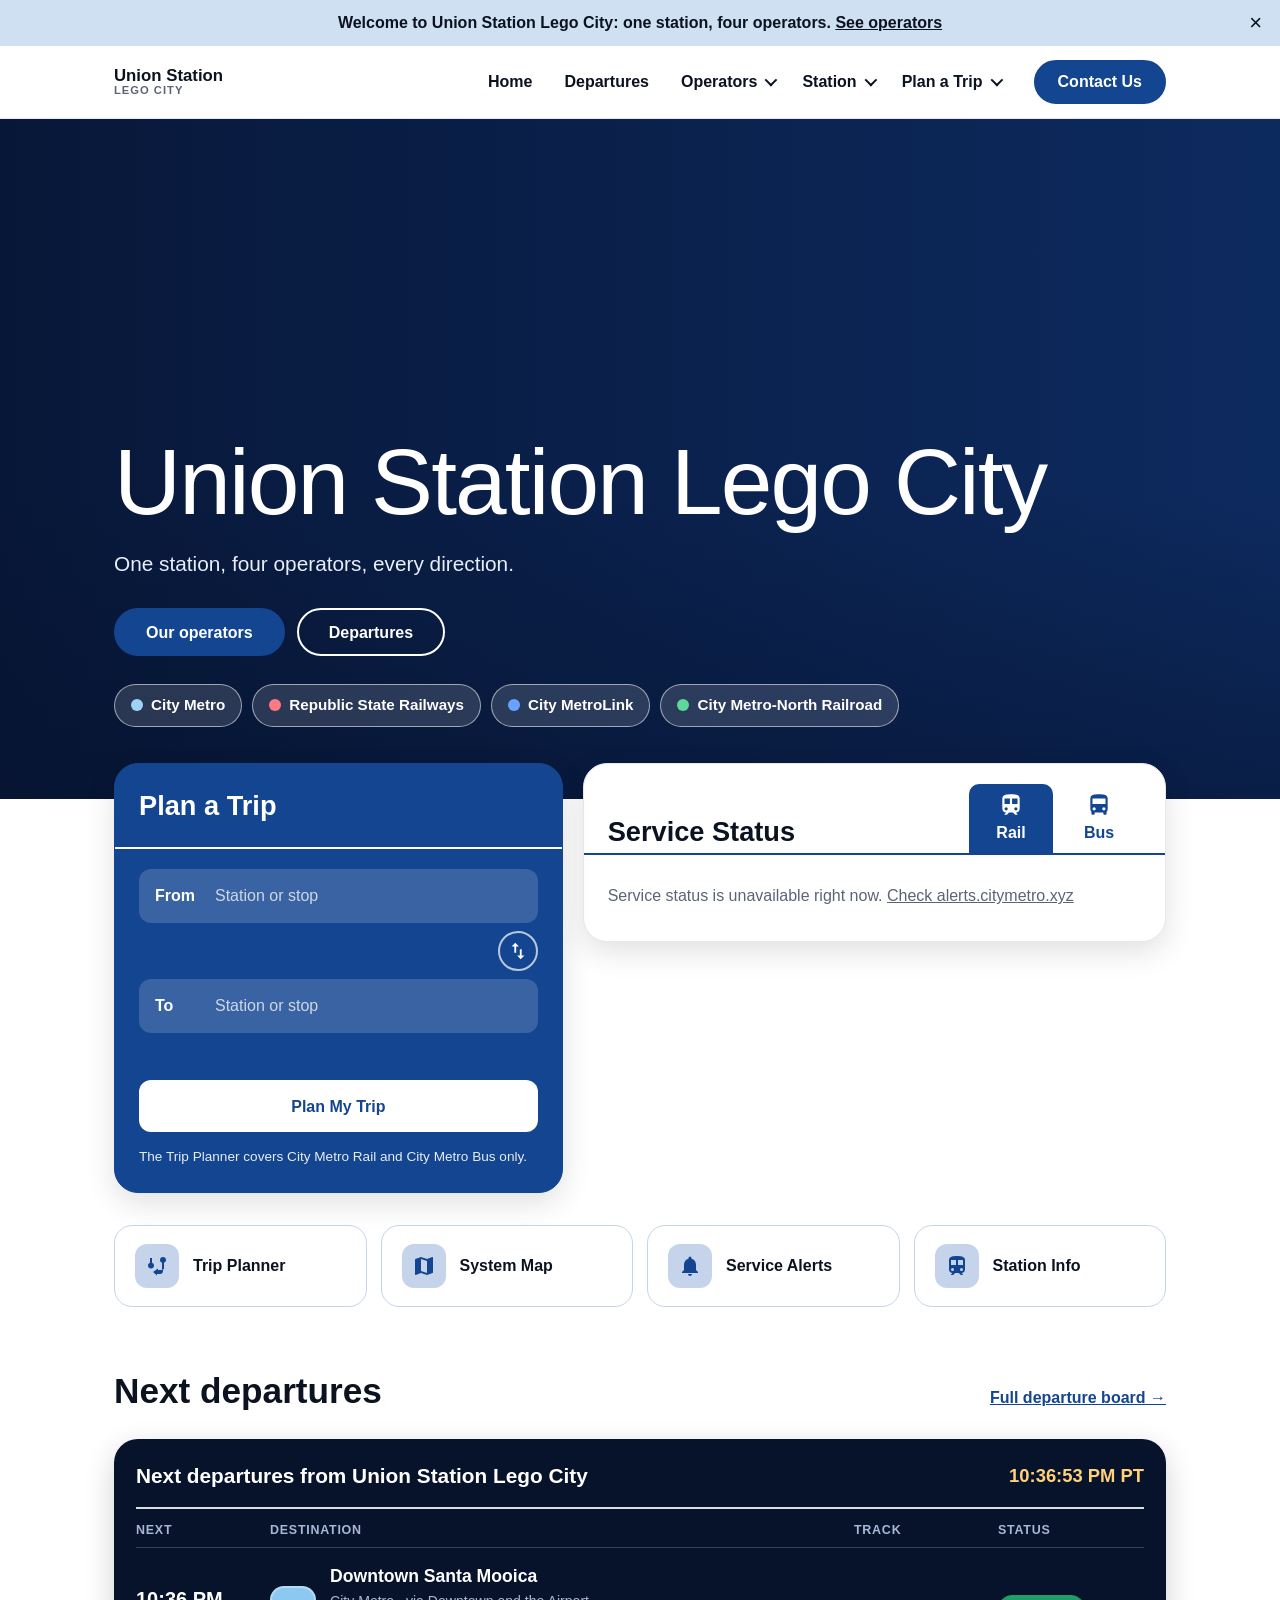
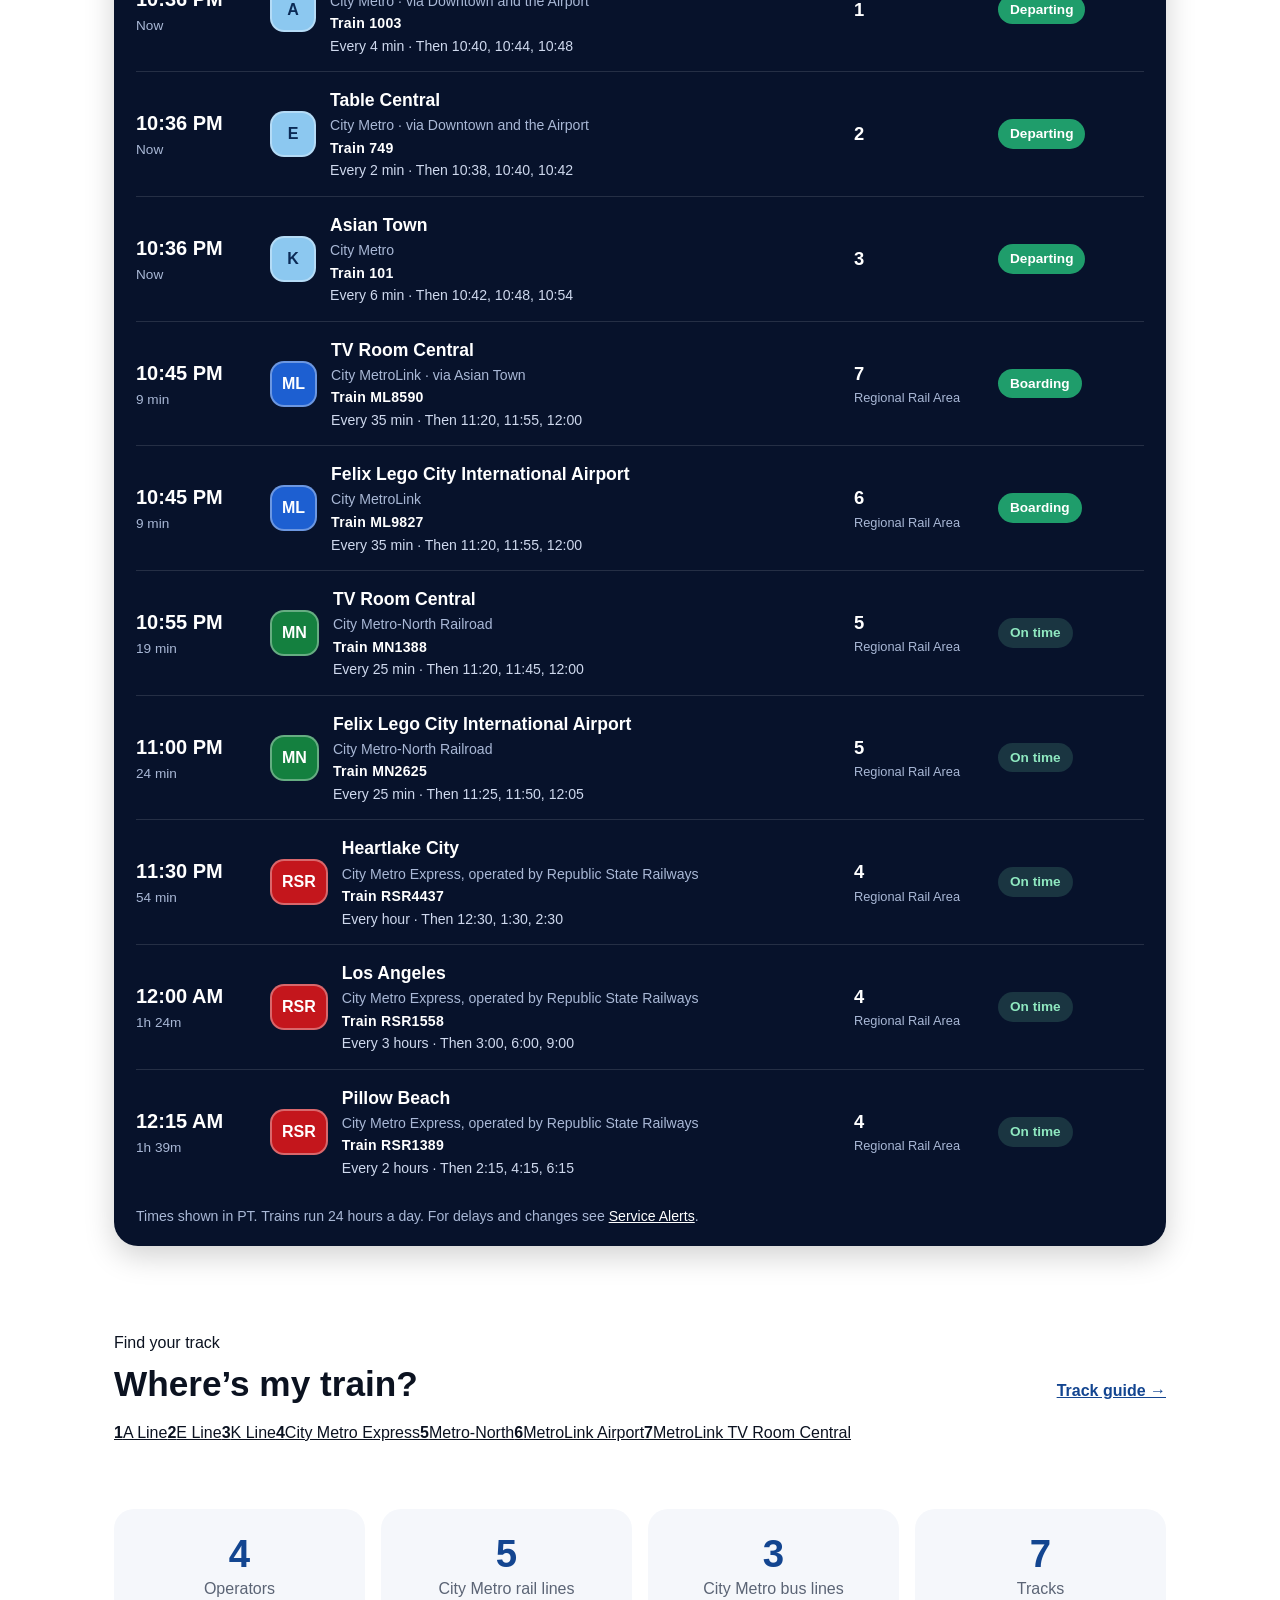
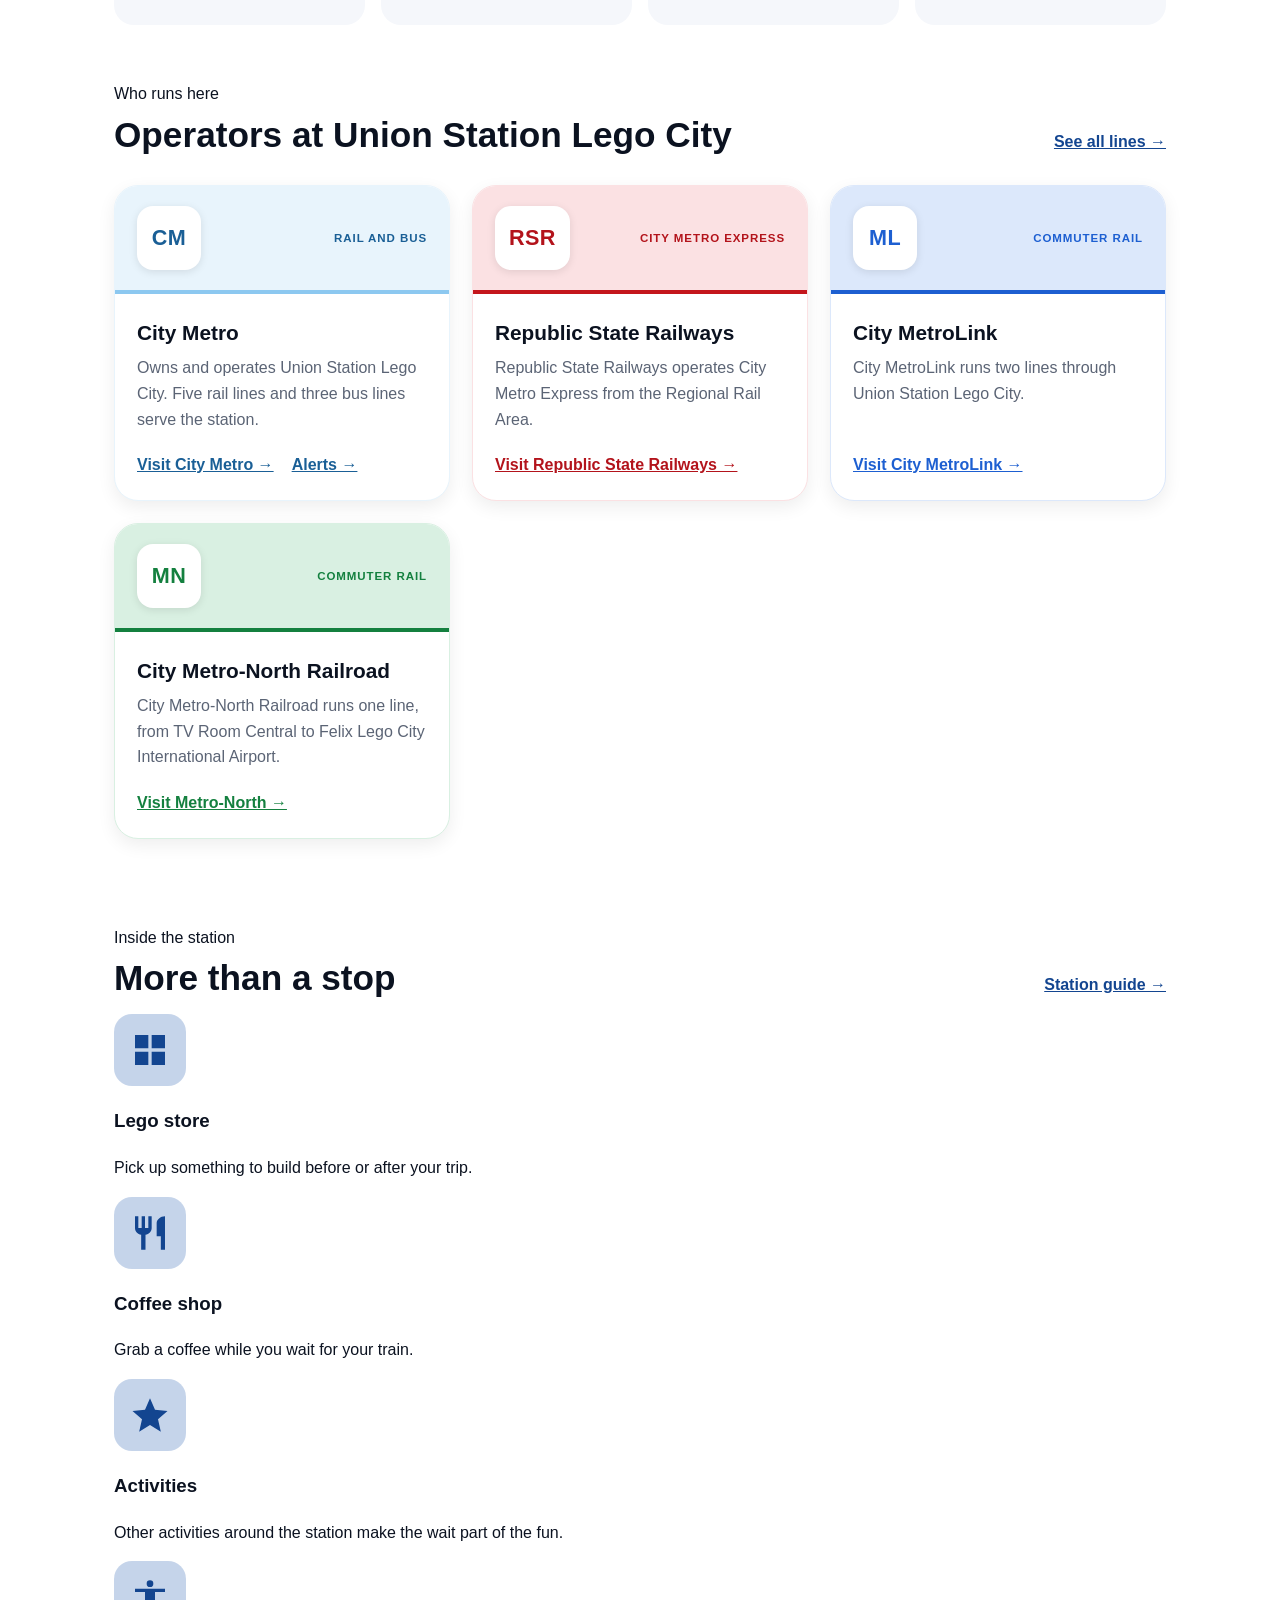
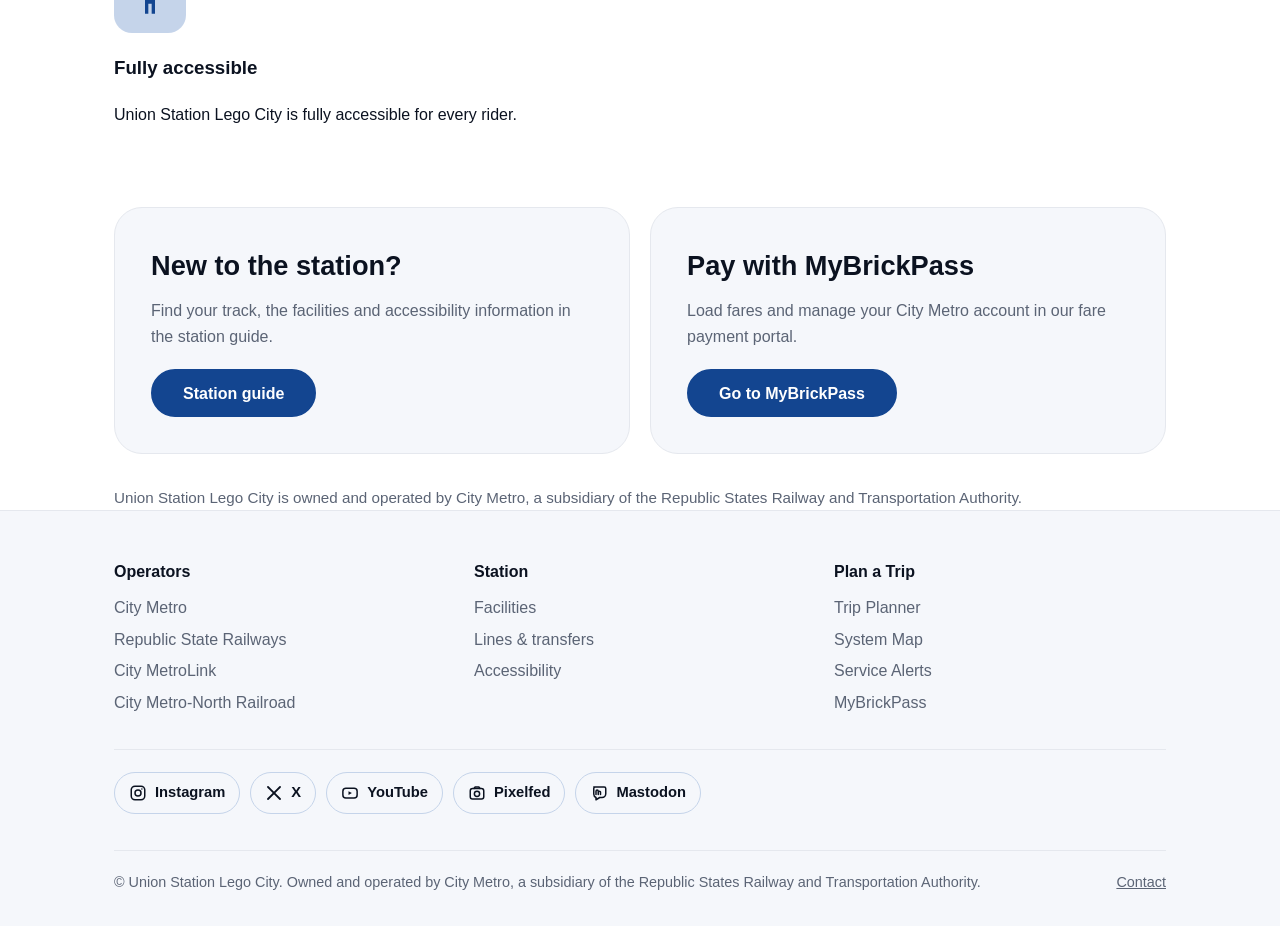
==== commit 5937020b: "Update index.html" ====
--- a/index.html
+++ b/index.html
@@ -1,9 +1,9 @@
 <!DOCTYPE html>
 <html lang="en"><head>
 <meta charset="utf-8"><meta name="viewport" content="width=device-width,initial-scale=1">
-<meta name="color-scheme" content="light dark">
+<meta name="color-scheme" content="light dark"><meta name="theme-color" content="#134590" media="(prefers-color-scheme: light)"><meta name="theme-color" content="#000000" media="(prefers-color-scheme: dark)">
 <title>Union Station Lego City</title><meta name="description" content="Union Station Lego City is served by City Metro, Republic State Railways, City MetroLink and City Metro-North Railroad.">
-<link rel="stylesheet" href="/styles.css?v=20261030c">
+<link rel="stylesheet" href="/styles.css?v=20261031a">
 <link rel="icon" href="/favicon.ico" sizes="any">
 </head><body>
 <div id="site-header"></div>
@@ -46,25 +46,34 @@
 <div class="container">
 <section class="sec"><div class="sec-head"><h2>Next departures</h2><a href="/departures">Full departure board &rarr;</a></div>
 <div id="board" data-limit="12"></div></section>
+<section class="sec"><span class="eyebrow">Find your track</span><div class="sec-head"><h2>Where’s my train?</h2><a href="/station#tracks">Track guide &rarr;</a></div>
+<div class="track-chips"><a class="tchip op-cm" href="/station#tracks"><b>1</b><span>A Line</span></a><a class="tchip op-cm" href="/station#tracks"><b>2</b><span>E Line</span></a><a class="tchip op-cm" href="/station#tracks"><b>3</b><span>K Line</span></a><a class="tchip op-rsr" href="/station#tracks"><b>4</b><span>City Metro Express</span></a><a class="tchip op-mn" href="/station#tracks"><b>5</b><span>Metro-North</span></a><a class="tchip op-ml" href="/station#tracks"><b>6</b><span>MetroLink Airport</span></a><a class="tchip op-ml" href="/station#tracks"><b>7</b><span>MetroLink TV Room Central</span></a></div></section>
 <div class="stats">
 <div class="stat"><b>4</b><span>Operators</span></div>
 <div class="stat"><b>5</b><span>City Metro rail lines</span></div>
 <div class="stat"><b>3</b><span>City Metro bus lines</span></div>
-<div class="stat"><b>Fully</b><span>accessible station</span></div>
+<div class="stat"><b>7</b><span>Tracks</span></div>
 </div>
-<section class="sec"><div class="sec-head"><h2>Operators at Union Station Lego City</h2><a href="/operators">See all lines &rarr;</a></div>
+<section class="sec"><span class="eyebrow">Who runs here</span><div class="sec-head"><h2>Operators at Union Station Lego City</h2><a href="/operators">See all lines &rarr;</a></div>
 <div class="op-grid">
 <div class="op-card op-cm"><div class="op-top"><div class="op-logo-wrap"><img class="op-logo" data-srcs="https://police.citymetro.xyz/logo.png" data-code="CM" alt="City Metro"></div><span class="op-tag">Rail and bus</span></div><div class="op-body"><h3>City Metro</h3><p>Owns and operates Union Station Lego City. Five rail lines and three bus lines serve the station.</p><div class="op-links"><a href="https://citymetro.xyz">Visit City Metro &rarr;</a><a href="https://alerts.citymetro.xyz">Alerts &rarr;</a></div></div></div><div class="op-card op-rsr"><div class="op-top"><div class="op-logo-wrap"><span class="op-mark">RSR</span></div><span class="op-tag">City Metro Express</span></div><div class="op-body"><h3>Republic State Railways</h3><p>Republic State Railways operates City Metro Express from the Regional Rail Area.</p><div class="op-links"><a href="https://rsr.citymetro.xyz">Visit Republic State Railways &rarr;</a></div></div></div><div class="op-card op-ml"><div class="op-top"><div class="op-logo-wrap"><img class="op-logo" data-srcs="https://police.citymetro.xyz/logo.png" data-code="ML" alt="City MetroLink"></div><span class="op-tag">Commuter rail</span></div><div class="op-body"><h3>City MetroLink</h3><p>City MetroLink runs two lines through Union Station Lego City.</p><div class="op-links"><a href="https://metrolink.citymetro.xyz">Visit City MetroLink &rarr;</a></div></div></div><div class="op-card op-mn"><div class="op-top"><div class="op-logo-wrap"><img class="op-logo" data-srcs="https://police.citymetro.xyz/logo.png" data-code="MN" alt="City Metro-North Railroad"></div><span class="op-tag">Commuter rail</span></div><div class="op-body"><h3>City Metro-North Railroad</h3><p>City Metro-North Railroad runs one line, from TV Room Central to Felix Lego City International Airport.</p><div class="op-links"><a href="https://mnrr.citymetro.xyz">Visit Metro-North &rarr;</a></div></div></div>
 </div></section>
+<section class="sec"><span class="eyebrow">Inside the station</span><div class="sec-head"><h2>More than a stop</h2><a href="/station">Station guide &rarr;</a></div>
+<div class="features">
+<div class="feature"><div class="line-icon"><svg viewBox="0 0 24 24" aria-hidden="true"><path d="M3 3h8v8H3zm10 0h8v8h-8zM3 13h8v8H3zm10 0h8v8h-8z"/></svg></div><h3>Lego store</h3><p>Pick up something to build before or after your trip.</p></div>
+<div class="feature"><div class="line-icon"><svg viewBox="0 0 24 24" aria-hidden="true"><path d="M11 9H9V2H7v7H5V2H3v7c0 2.1 1.6 3.8 3.7 4v9h2.6v-9c2.1-.2 3.7-1.9 3.7-4V2h-2v7zm5-3v8h2.5v8H21V2c-2.8 0-5 2.2-5 4z"/></svg></div><h3>Coffee shop</h3><p>Grab a coffee while you wait for your train.</p></div>
+<div class="feature"><div class="line-icon"><svg viewBox="0 0 24 24" aria-hidden="true"><path d="M12 2l3 6.9 7.5.7-5.7 5 1.7 7.4L12 18l-6.5 4 1.7-7.4-5.7-5 7.5-.7z"/></svg></div><h3>Activities</h3><p>Other activities around the station make the wait part of the fun.</p></div>
+<div class="feature"><div class="line-icon"><svg viewBox="0 0 24 24" aria-hidden="true"><path d="M12 2a2 2 0 1 1 0 4 2 2 0 0 1 0-4zm9 7h-6v13h-2v-6h-2v6H9V9H3V7h18v2z"/></svg></div><h3>Fully accessible</h3><p>Union Station Lego City is fully accessible for every rider.</p></div>
+</div></section>
 <section class="sec"><div class="promos">
-<div class="promo"><h2>Shop, sip and explore</h2><p>The station has a Lego store, a coffee shop and other activities. It is fully accessible.</p><a class="btn" href="/station">Station guide</a></div>
+<div class="promo"><h2>New to the station?</h2><p>Find your track, the facilities and accessibility information in the station guide.</p><a class="btn" href="/station">Station guide</a></div>
 <div class="promo"><h2>Pay with MyBrickPass</h2><p>Load fares and manage your City Metro account in our fare payment portal.</p><a class="btn" href="https://mybrickpass.citymetro.xyz">Go to MyBrickPass</a></div>
 </div></section>
 <p class="owner-note">Union Station Lego City is owned and operated by City Metro, a subsidiary of the Republic States Railway and Transportation Authority.</p>
 </div>
 </main>
 <div id="site-footer"></div>
-<script src="/site.js?v=20261030c"></script>
-<script src="/departures.js?v=20261030c"></script>
-<script src="/transit.js?v=20261030c" defer></script>
+<script src="/site.js?v=20261031a"></script>
+<script src="/departures.js?v=20261031a"></script>
+<script src="/transit.js?v=20261031a" defer></script>
 </body></html>
